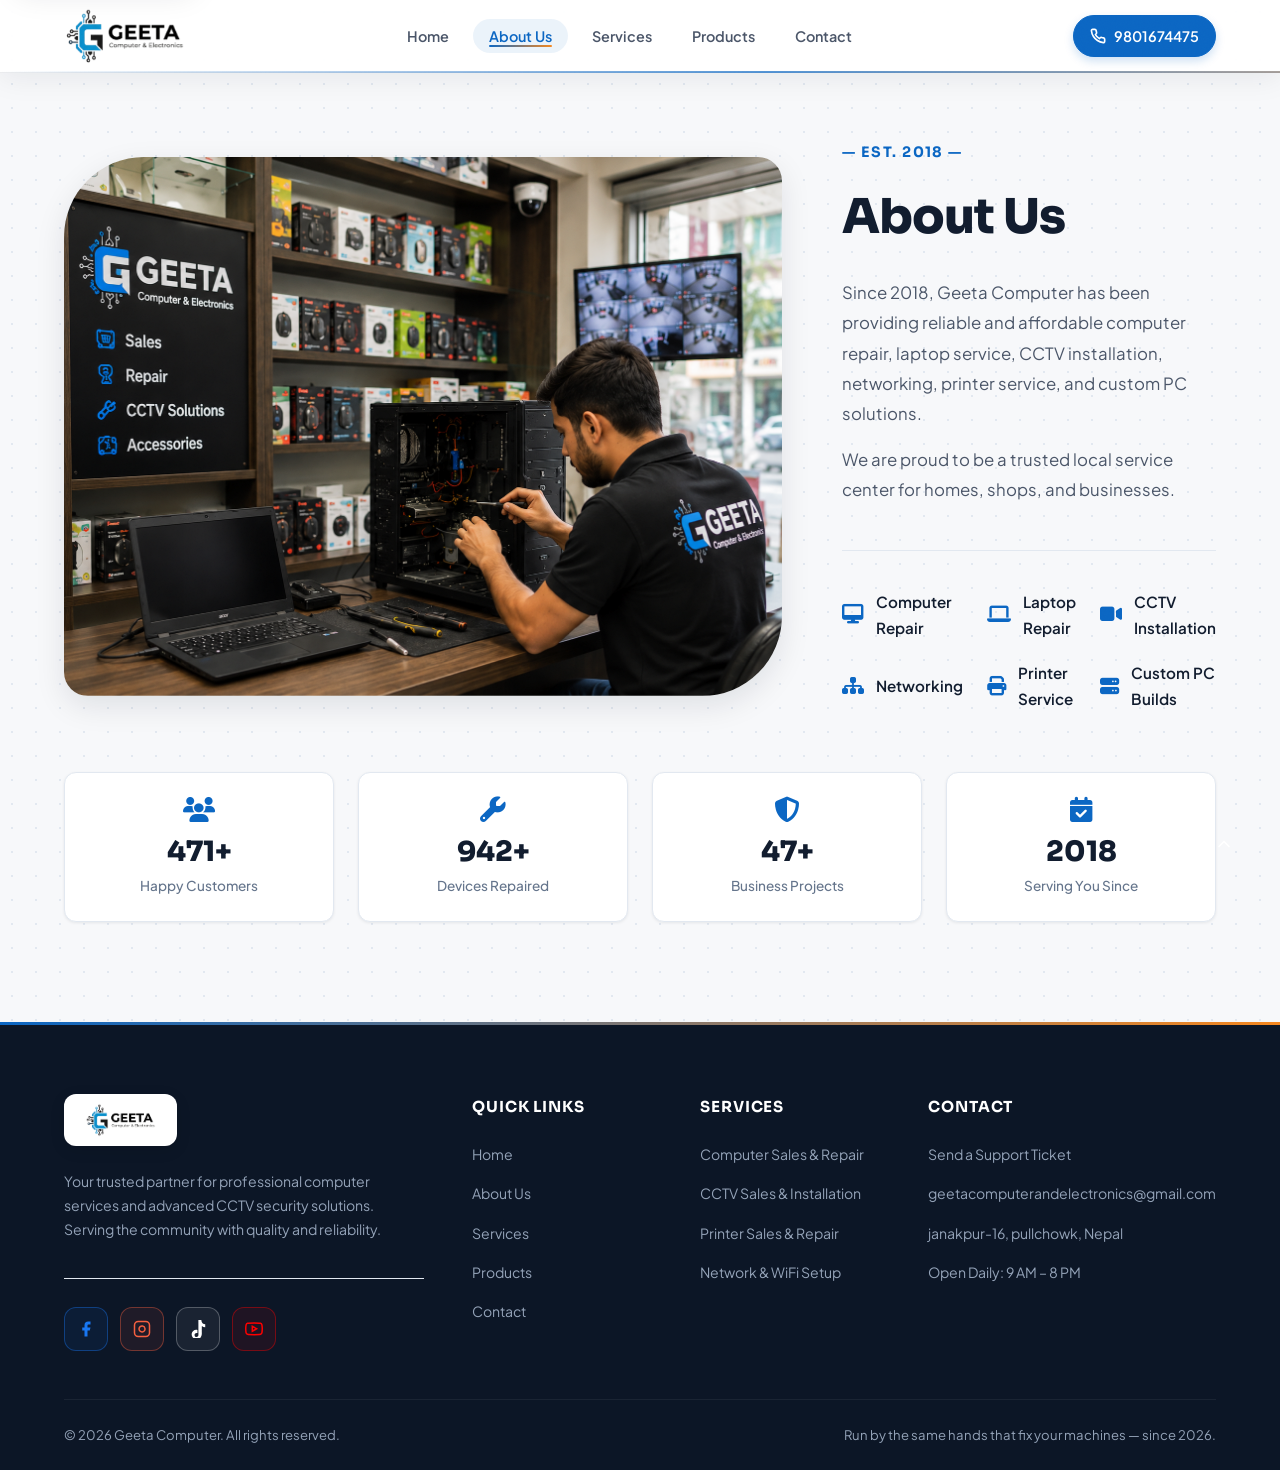
==== about.html @ 19b18152 "fix: seperate the pages" ====
<!DOCTYPE html>
<html lang="en">

<head>
    <meta charset="UTF-8">
    <meta name="viewport" content="width=device-width, initial-scale=1.0">
    <title>Geeta Computer — Computer & CCTV Services | About Us</title>
    <meta name="description"
        content="Geeta Computer provides professional computer repair, CCTV installation, hardware upgrades, and security solutions. Premium CCTV cameras and DVR/NVR systems available.">
    <meta name="keywords"
        content="computer repair, CCTV installation, CCTV camera, DVR, NVR, computer service, laptop repair, security camera, Geeta Computer">
    <meta name="author" content="Geeta Computer">
    <meta name="theme-color" content="#0c1626">

    <!-- Open Graph -->
    <meta property="og:title" content="Geeta Computer — Computer & CCTV Services">
    <meta property="og:description"
        content="Your one-stop solution for computer repair, CCTV installation, and premium security products.">
    <meta property="og:type" content="website">
    <meta property="og:image" content="images/logo.png">
    <meta property="og:locale" content="en_IN">

    <!-- Twitter -->
    <meta name="twitter:card" content="summary_large_image">
    <meta name="twitter:title" content="Geeta Computer — Computer & CCTV Services">
    <meta name="twitter:description"
        content="Computer repair, CCTV installation, and premium security products in Tumakuru.">
    <meta name="twitter:image" content="images/logo.png">

    <!-- Favicon / Site Icon -->
    <link rel="shortcut icon" href="favicon.ico" type="image/x-icon">
    <link rel="icon" type="image/png" sizes="16x16" href="images/logo_mark.png">
    <link rel="icon" type="image/png" sizes="32x32" href="images/logo_mark.png">
    <link rel="icon" type="image/png" sizes="48x48" href="images/logo_mark.png">
    <link rel="icon" type="image/png" sizes="96x96" href="images/logo_mark.png">
    <link rel="icon" type="image/png" sizes="192x192" href="images/logo_mark.png">
    <link rel="apple-touch-icon" sizes="180x180" href="images/logo_mark.png">

    <!-- Fonts -->
    <link rel="preconnect" href="https://fonts.googleapis.com">
    <link rel="preconnect" href="https://fonts.gstatic.com" crossorigin>
    <link
        href="https://fonts.googleapis.com/css2?family=Sora:wght@500;600;700;800&family=Plus+Jakarta+Sans:wght@400;500;600;700&display=swap"
        rel="stylesheet">

    <link rel="stylesheet" href="https://cdnjs.cloudflare.com/ajax/libs/font-awesome/6.4.0/css/all.min.css">
    <link rel="stylesheet" href="css/base.css">
    <link rel="stylesheet" href="css/about.css">
</head>

<body>

    <a href="#about" class="skip-link">Skip to main content</a>

    <!-- Scroll progress indicator -->
    <div class="scroll-progress" id="scrollProgress"></div>

    <!-- Subtle film-grain texture for depth -->
    <div class="grain-overlay" aria-hidden="true"></div>

    <!-- ===== HEADER ===== -->
    <header class="header scrolled" id="header"></header>

    <!--- ===== ABOUT US ===== --->
    <section id="about" class="about">
        <div class="container">
            <div class="about-wrapper">
                <!-- Left: Image Card -->
                <div class="about-image-wrapper reveal-left">
                    <img src="images/about.png" alt="Geeta Computer technician repairing electronics motherboard">
                </div>

                <!-- Right: Content -->
                <div class="about-content reveal-right">
                    <div class="about-tagline">
                        — EST. 2018 —
                    </div>
                    <h2 class="about-title">About Us</h2>

                    <p class="about-body-text">
                        Since 2018, Geeta Computer has been providing reliable and affordable computer repair, laptop
                        service, CCTV installation, networking, printer service, and custom PC solutions.
                    </p>
                    <p class="about-body-text">
                        We are proud to be a trusted local service center for homes, shops, and businesses.
                    </p>

                    <div class="about-divider-line"></div>

                    <!-- Features Grid -->
                    <div class="about-features-grid">
                        <div class="about-feature-item">
                            <span class="feature-icon"><i class="fa-solid fa-desktop"></i></span>
                            <span class="feature-text">Computer Repair</span>
                        </div>
                        <div class="about-feature-item">
                            <span class="feature-icon"><i class="fa-solid fa-laptop"></i></span>
                            <span class="feature-text">Laptop Repair</span>
                        </div>
                        <div class="about-feature-item">
                            <span class="feature-icon"><i class="fa-solid fa-video"></i></span>
                            <span class="feature-text">CCTV Installation</span>
                        </div>
                        <div class="about-feature-item">
                            <span class="feature-icon"><i class="fa-solid fa-sitemap"></i></span>
                            <span class="feature-text">Networking</span>
                        </div>
                        <div class="about-feature-item">
                            <span class="feature-icon"><i class="fa-solid fa-print"></i></span>
                            <span class="feature-text">Printer Service</span>
                        </div>
                        <div class="about-feature-item">
                            <span class="feature-icon"><i class="fa-solid fa-server"></i></span>
                            <span class="feature-text">Custom PC Builds</span>
                        </div>
                    </div>
                </div>
            </div>

            <!-- Stats Grid -->
            <div class="about-stats-grid reveal-scale">
                <div class="about-stat-card">
                    <div class="stat-card-icon"><i class="fa-solid fa-users"></i></div>
                    <div class="stat-card-number" data-count="500" data-suffix="+">500+</div>
                    <div class="stat-card-label">Happy Customers</div>
                </div>
                <div class="about-stat-card">
                    <div class="stat-card-icon"><i class="fa-solid fa-wrench"></i></div>
                    <div class="stat-card-number" data-count="1000" data-suffix="+">1000+</div>
                    <div class="stat-card-label">Devices Repaired</div>
                </div>
                <div class="about-stat-card">
                    <div class="stat-card-icon"><i class="fa-solid fa-shield-halved"></i></div>
                    <div class="stat-card-number" data-count="50" data-suffix="+">50+</div>
                    <div class="stat-card-label">Business Projects</div>
                </div>
                <div class="about-stat-card">
                    <div class="stat-card-icon"><i class="fa-solid fa-calendar-check"></i></div>
                    <div class="stat-card-number">2018</div>
                    <div class="stat-card-label">Serving You Since</div>
                </div>
            </div>
        </div>
    </section>

    <!-- ===== FOOTER ===== -->
    <footer class="footer">
        <div class="container">
            <div class="footer-grid">
                <div class="footer-brand">
                    <div class="footer-logo-wrapper">
                        <img src="images/logo.png" alt="GEETA Computer & Electronics Logo">
                    </div>
                    <p>Your trusted partner for professional computer services and advanced CCTV security solutions.
                        Serving the community with quality and reliability.</p>
                    <div class="social-links">
                        <a href="https://www.facebook.com/profile.php?id=61588198299758" target="_blank" rel="noopener"
                            class="social-link" aria-label="Facebook">
                            <svg viewBox="0 0 24 24" fill="currentColor">
                                <path d="M18 2h-3a5 5 0 0 0-5 5v3H7v4h3v8h4v-8h3l1-4h-4V7a1 1 0 0 1 1-1h3z" />
                            </svg>
                        </a>
                        <a href="https://www.instagram.com/geetacomputers_and_electronics/" target="_blank"
                            rel="noopener" class="social-link" aria-label="Instagram">
                            <svg viewBox="0 0 24 24" fill="none" stroke="currentColor" stroke-width="2">
                                <rect x="2" y="2" width="20" height="20" rx="5" ry="5" />
                                <path d="M16 11.37A4 4 0 1 1 12.63 8 4 4 0 0 1 16 11.37z" />
                                <line x1="17.5" y1="6.5" x2="17.51" y2="6.5" />
                            </svg>
                        </a>
                        <a href="https://www.tiktok.com/@geeta.computer?lang=en-GB" target="_blank" rel="noopener"
                            class="social-link" aria-label="TikTok">
                            <svg viewBox="0 0 24 24" fill="currentColor">
                                <path
                                    d="M12.525.02c1.31-.02 2.61-.01 3.91-.02.08 1.53.63 3.02 1.59 4.23 1.02.82 2.27 1.37 3.6 1.57.02 1.34.01 2.68.02 4.02-1.63-.07-3.2-.67-4.48-1.7-.18 3.52-.08 7.06-.06 10.58-.09 1.62-.64 3.23-1.6 4.54-1.28 1.48-3.23 2.37-5.21 2.38-2.61.07-5.18-1.5-6.19-3.92-1.12-2.39-.49-5.46 1.48-7.2 1.51-1.39 3.69-1.89 5.67-1.33.02 1.41.01 2.82.02 4.23-1.07-.36-2.32-.08-3.11.75-.89.87-1.02 2.34-.33 3.36.72.99 2.05 1.39 3.19.98.98-.38 1.54-1.42 1.54-2.47-.04-4.8-.02-9.6-.03-14.4z" />
                            </svg>
                        </a>
                        <a href="#" class="social-link" aria-label="YouTube">
                            <svg viewBox="0 0 24 24" fill="none" stroke="currentColor" stroke-width="2">
                                <path
                                    d="M22.54 6.42a2.78 2.78 0 0 0-1.94-2C18.88 4 12 4 12 4s-6.88 0-8.6.46a2.78 2.78 0 0 0-1.94 2A29 29 0 0 0 1 11.75a29 29 0 0 0 .46 5.33A2.78 2.78 0 0 0 3.4 19.1c1.72.46 8.6.46 8.6.46s6.88 0 8.6-.46a2.78 2.78 0 0 0 1.94-2 29 29 0 0 0 .46-5.25 29 29 0 0 0-.46-5.33z" />
                                <polygon points="9.75 15.02 15.5 11.75 9.75 8.48 9.75 15.02" />
                            </svg>
                        </a>
                    </div>
                </div>
                <div class="footer-col">
                    <h4>Quick Links</h4>
                    <ul>
                        <li><a href="/">Home</a></li>
                        <li><a href="/about">About Us</a></li>
                        <li><a href="/services">Services</a></li>
                        <li><a href="/products">Products</a></li>
                        <li><a href="/contact">Contact</a></li>
                    </ul>
                </div>
                <div class="footer-col">
                    <h4>Services</h4>
                    <ul>
                        <li><a href="/services">Computer Sales & Repair</a></li>
                        <li><a href="/services">CCTV Sales & Installation</a></li>
                        <li><a href="/services">Printer Sales & Repair</a></li>
                        <li><a href="/services">Network & WiFi Setup</a></li>
                    </ul>
                </div>
                <div class="footer-col">
                    <h4>Contact</h4>
                    <ul>
                        <li><a href="/contact">Send a Support Ticket</a></li>
                        <li><a
                                href="mailto:geetacomputerandelectronics@gmail.com">geetacomputerandelectronics@gmail.com</a>
                        </li>
                        <li><a href="#">janakpur-16, pullchowk, Nepal</a></li>
                        <li><a href="#">Open Daily: 9 AM – 8 PM</a></li>
                    </ul>
                </div>
            </div>
            <div class="footer-bottom">
                <p>&copy; 2026 Geeta Computer. All rights reserved.</p>
                <p>Run by the same hands that fix your machines — since 2026.</p>
            </div>
        </div>
    </footer>

    <!-- ===== SCROLL TO TOP ===== -->
    <button class="scroll-top" id="scrollTop" aria-label="Scroll to top">
        <svg viewBox="0 0 24 24" fill="none" stroke="currentColor" stroke-width="2" stroke-linecap="round"
            stroke-linejoin="round">
            <polyline points="18 15 12 9 6 15" />
        </svg>
    </button>

    <!-- ===== FLOATING WHATSAPP ===== -->
    <a href="https://wa.me/9779801674475" target="_blank" rel="noopener" class="float-whatsapp" id="floatWhatsapp"
        aria-label="Chat on WhatsApp">
        <svg viewBox="0 0 24 24" fill="currentColor">
            <path
                d="M17.472 14.382c-.297-.149-1.758-.867-2.03-.967-.273-.099-.471-.148-.67.15-.197.297-.767.966-.94 1.164-.173.199-.347.223-.644.075-.297-.15-1.255-.463-2.39-1.475-.883-.788-1.48-1.761-1.653-2.059-.173-.297-.018-.458.13-.606.134-.133.298-.347.446-.52.149-.174.198-.298.298-.497.099-.198.05-.371-.025-.52-.075-.149-.669-1.612-.916-2.207-.242-.579-.487-.5-.669-.51-.173-.008-.371-.01-.57-.01-.198 0-.52.074-.792.372-.272.297-1.04 1.016-1.04 2.479 0 1.462 1.065 2.875 1.213 3.074.149.198 2.096 3.2 5.077 4.487.709.306 1.262.489 1.694.625.712.227 1.36.195 1.871.118.571-.085 1.758-.719 2.006-1.413.248-.694.248-1.289.173-1.413-.074-.124-.272-.198-.57-.347m-5.421 7.403h-.004a9.87 9.87 0 0 1-5.031-1.378l-.361-.214-3.741.982.998-3.648-.235-.374a9.86 9.86 0 0 1-1.51-5.26c.001-5.45 4.436-9.884 9.888-9.884 2.64 0 5.122 1.03 6.988 2.898a9.825 9.825 0 0 1 2.893 6.994c-.003 5.45-4.437 9.884-9.885 9.884m8.413-18.297A11.815 11.815 0 0 0 12.05 0C5.495 0 .16 5.335.157 11.892c0 2.096.547 4.142 1.588 5.945L.057 24l6.305-1.654a11.882 11.882 0 0 0 5.683 1.448h.005c6.554 0 11.89-5.335 11.893-11.893a11.821 11.821 0 0 0-3.48-8.413z" />
        </svg>
    </a>

    <script src="js/navbar.js" defer></script>
    <script src="js/about.js" defer></script>
</body>

</html>
---- css/base.css ----
/* ---- CSS Variables ----
   Brand: confident deep "signal blue" + warm amber accent.
   Solid, ownable colors instead of the generic cyan→purple gradient. */
:root {
    --primary: #0b66c3;
    --primary-dark: #08498f;
    --primary-light: #3b8fe0;
    --accent: #f5871f;
    --accent-dark: #d96e0a;

    --surface-900: #0c1626;
    --surface-800: #15233a;
    --surface-700: #2c3e57;
    --surface-600: #475569;
    --surface-400: #94a3b8;
    --surface-300: #cbd5e1;
    --surface-200: #e2e8f0;
    --surface-100: #f1f5f9;
    --surface-50: #f7f8fa;
    --white: #ffffff;

    --text-primary: #111c2e;
    --text-secondary: #4a5568;
    --text-muted: #64748b;
    --text-light: #f7f8fa;

    --success: #22c55e;
    --error: #ef4444;
    --warning: #f59e0b;

    /* Single-hue depth gradients — no rainbow. Amber stays a sharp solid accent. */
    --gradient-primary: linear-gradient(135deg, #1277d6 0%, #08498f 100%);
    --gradient-dark: linear-gradient(135deg, #0c1626 0%, #15233a 100%);
    --gradient-hero: linear-gradient(135deg, #0c1626 0%, #15233a 45%, #0c1626 100%);
    --gradient-card: linear-gradient(135deg, rgba(11, 102, 195, 0.07) 0%, rgba(245, 135, 31, 0.06) 100%);

    --shadow-sm: 0 1px 3px rgba(12, 22, 38, 0.08);
    --shadow-md: 0 4px 14px rgba(12, 22, 38, 0.08);
    --shadow-lg: 0 10px 30px rgba(12, 22, 38, 0.1);
    --shadow-xl: 0 20px 50px rgba(12, 22, 38, 0.15);
    --shadow-glow: 0 0 30px rgba(11, 102, 195, 0.15);

    --radius-sm: 8px;
    --radius-md: 12px;
    --radius-lg: 16px;
    --radius-xl: 24px;
    --radius-full: 9999px;

    --font-body: 'Plus Jakarta Sans', -apple-system, BlinkMacSystemFont, sans-serif;
    --font-heading: 'Sora', 'Plus Jakarta Sans', sans-serif;

    --transition-fast: 0.2s cubic-bezier(0.4, 0, 0.2, 1);
    --transition-base: 0.3s cubic-bezier(0.4, 0, 0.2, 1);
    --transition-slow: 0.5s cubic-bezier(0.4, 0, 0.2, 1);
}

/* ---- Reset & Base ---- */
*,
*::before,
*::after {
    margin: 0;
    padding: 0;
    box-sizing: border-box;
}

html {
    scroll-behavior: smooth;
    -webkit-font-smoothing: antialiased;
    -moz-osx-font-smoothing: grayscale;
}

body {
    font-family: var(--font-body);
    line-height: 1.7;
    color: var(--text-primary);
    background-color: var(--surface-50);
    overflow-x: hidden;
}

img {
    max-width: 100%;
    height: auto;
    display: block;
}

a {
    text-decoration: none;
    color: inherit;
}

ul {
    list-style: none;
}

.container {
    max-width: 1200px;
    margin: 0 auto;
    padding: 0 24px;
}

/* ---- Buttons ---- */
.btn {
    display: inline-flex;
    align-items: center;
    justify-content: center;
    gap: 8px;
    padding: 14px 32px;
    border: none;
    border-radius: var(--radius-full);
    cursor: pointer;
    font-family: var(--font-body);
    font-size: 0.95rem;
    font-weight: 600;
    letter-spacing: 0.02em;
    transition: all var(--transition-base);
    position: relative;
    overflow: hidden;
    white-space: nowrap;
}

.btn-primary {
    background: var(--gradient-primary);
    color: var(--white);
    box-shadow: 0 4px 15px rgba(11, 102, 195, 0.3);
}

.btn-primary:hover {
    transform: translateY(-2px);
    box-shadow: 0 8px 25px rgba(11, 102, 195, 0.4);
}

.btn-primary:active {
    transform: translateY(0);
}

.btn-secondary {
    background: var(--white);
    color: var(--text-primary);
    border: 2px solid var(--surface-200);
}

.btn-secondary:hover {
    border-color: var(--primary);
    color: var(--primary);
    transform: translateY(-2px);
    box-shadow: var(--shadow-md);
}

.btn-outline {
    background: transparent;
    color: var(--white);
    border: 2px solid rgba(255, 255, 255, 0.3);
}

.btn-outline:hover {
    background: rgba(255, 255, 255, 0.1);
    border-color: rgba(255, 255, 255, 0.6);
    transform: translateY(-2px);
}


/* ---- Shine sweep on primary buttons — on hover only (feels intentional) ---- */
.btn-primary::after {
    content: '';
    position: absolute;
    top: -50%;
    left: -75%;
    width: 45%;
    height: 200%;
    background: linear-gradient(105deg,
            transparent 30%,
            rgba(255, 255, 255, 0.35) 50%,
            transparent 70%);
    transform: skewX(-20deg);
    pointer-events: none;
    opacity: 0;
    transition: opacity 0.2s ease;
}

.btn-primary:hover::after {
    opacity: 1;
    animation: shineSweep 0.75s ease-out;
}

@keyframes shineSweep {
    0% {
        left: -75%;
    }

    100% {
        left: 140%;
    }
}

/* ============================================
   PRELOADER
   ============================================ */
.preloader {
    position: fixed;
    inset: 0;
    z-index: 99999;
    background: var(--surface-900);
    display: flex;
    align-items: center;
    justify-content: center;
    transition: opacity 0.5s ease, visibility 0.5s ease;
}

.preloader.hidden {
    opacity: 0;
    visibility: hidden;
    pointer-events: none;
}

.preloader-inner {
    position: relative;
    width: 120px;
    height: 120px;
    display: flex;
    align-items: center;
    justify-content: center;
}

.preloader-ring {
    position: absolute;
    border-radius: 50%;
    border: 2px solid transparent;
    animation: preloaderSpin 1.5s linear infinite;
}

.preloader-ring:nth-child(1) {
    width: 100%;
    height: 100%;
    border-top-color: var(--primary);
    animation-duration: 1.5s;
}

.preloader-ring:nth-child(2) {
    width: 75%;
    height: 75%;
    border-right-color: var(--accent);
    animation-duration: 2s;
    animation-direction: reverse;
}

.preloader-ring:nth-child(3) {
    width: 50%;
    height: 50%;
    border-bottom-color: var(--primary-light);
    animation-duration: 1s;
}

.preloader-text {
    font-family: var(--font-heading);
    font-size: 0.6rem;
    font-weight: 700;
    color: var(--surface-400);
    letter-spacing: 0.2em;
    text-transform: uppercase;
    position: absolute;
    bottom: -36px;
    white-space: nowrap;
    animation: preloaderPulse 1.5s ease-in-out infinite;
}

@keyframes preloaderSpin {
    to {
        transform: rotate(360deg);
    }
}

@keyframes preloaderPulse {

    0%,
    100% {
        opacity: 0.4;
    }

    50% {
        opacity: 1;
    }
}


.header {
    position: fixed;
    top: 0;
    left: 0;
    right: 0;
    z-index: 1000;
    background: transparent;
    backdrop-filter: none;
    -webkit-backdrop-filter: none;
    border-bottom: 1px solid rgba(255, 255, 255, 0.1);
    transition: all var(--transition-base);
}

/* Nav links start white, go dark on scroll */
.header .nav-link {
    color: rgba(255, 255, 255, 0.85);
}

.header .nav-link:hover,
.header .nav-link.active {
    color: var(--white);
    background: rgba(255, 255, 255, 0.12);
}

.header.scrolled .nav-link {
    color: var(--text-secondary);
}

.header.scrolled .nav-link:hover,
.header.scrolled .nav-link.active {
    color: var(--primary);
    background: rgba(11, 102, 195, 0.08);
}

/* Hamburger bars start white */
.header .menu-icon span {
    background-color: var(--white);
}

.header.scrolled .menu-icon span {
    background-color: var(--text-primary);
}

.header.scrolled {
    background: rgba(255, 255, 255, 0.92);
    backdrop-filter: blur(20px);
    -webkit-backdrop-filter: blur(20px);
    border-bottom: 1px solid rgba(12, 22, 38, 0.08);
    box-shadow: 0 4px 30px rgba(12, 22, 38, 0.08);
}

.navbar {
    padding: 0;
}

.navbar .container {
    display: flex;
    justify-content: space-between;
    align-items: center;
    height: 72px;
}

/* ---- Logo Wrapper (Header) ---- */
.logo-wrapper {
    background: transparent;
    padding: 0;
    border: none;
    box-shadow: none;
    display: flex;
    align-items: center;
    justify-content: center;
    height: 60px;
    transition: transform var(--transition-base);
}

.logo-wrapper:hover {
    transform: translateY(-2px);
}

.logo-wrapper img {
    height: 58px;
    width: auto;
    display: block;
    object-fit: contain;
}

/* ---- Hero Logo Badge ---- */
.hero-logo-badge {
    position: absolute;
    top: 50%;
    left: 50%;
    transform: translate(-50%, -50%);
    width: 250px;
    height: 125px;
    background: #ffffff;
    border-radius: var(--radius-lg);
    display: flex;
    align-items: center;
    justify-content: center;
    padding: 16px 20px;
    box-shadow: 0 20px 40px rgba(0, 0, 0, 0.3), 0 0 60px rgba(11, 102, 195, 0.35);
    border: 3px solid rgba(255, 255, 255, 0.9);
    animation: floatGently 6s ease-in-out infinite;
    z-index: 2;
    transition: transform var(--transition-base), box-shadow var(--transition-base);
}

.hero-logo-badge:hover {
    box-shadow: 0 25px 50px rgba(0, 0, 0, 0.4), 0 0 80px rgba(11, 102, 195, 0.5);
    transform: translate(-50%, -50%) scale(1.05);
}

.hero-logo-badge img {
    width: 100%;
    height: 100%;
    object-fit: contain;
}

@keyframes floatGently {

    0%,
    100% {
        transform: translate(-50%, -50%) translateY(0);
    }

    50% {
        transform: translate(-50%, -50%) translateY(-12px);
    }
}

/* ---- Footer Logo Wrapper ---- */
.footer-logo-wrapper {
    background: #ffffff;
    padding: 8px 20px;
    border-radius: var(--radius-md);
    display: inline-flex;
    align-items: center;
    justify-content: center;
    height: 52px;
    margin-bottom: 24px;
    box-shadow: 0 4px 15px rgba(0, 0, 0, 0.1);
    border: 1.5px solid rgba(255, 255, 255, 0.1);
    transition: transform var(--transition-base), box-shadow var(--transition-base);
}

.footer-logo-wrapper:hover {
    transform: translateY(-2px);
    box-shadow: 0 6px 20px rgba(11, 102, 195, 0.2);
}

.footer-logo-wrapper img {
    height: 34px;
    width: auto;
    display: block;
    object-fit: contain;
}

/* ---- Desktop Nav Links ---- */
.nav-links {
    display: flex;
    align-items: center;
    gap: 8px;
    list-style: none;
    margin: 0;
    padding: 0;
}

.nav-link {
    color: var(--text-secondary);
    font-size: 0.9rem;
    font-weight: 600;
    padding: 8px 16px;
    border-radius: var(--radius-full);
    transition: all var(--transition-fast);
    position: relative;
    text-decoration: none;
}

.nav-link:hover,
.nav-link.active {
    color: var(--primary);
    background: rgba(11, 102, 195, 0.08);
}

.nav-actions {
    display: flex;
    align-items: center;
    gap: 16px;
}

.nav-call-btn {
    display: inline-flex;
    align-items: center;
    gap: 8px;
    padding: 8px 16px;
    border-radius: var(--radius-full);
    font-family: var(--font-body);
    font-size: 0.9rem;
    font-weight: 600;
    text-decoration: none;
    transition: all var(--transition-base);
    background: rgba(255, 255, 255, 0.12);
    color: var(--white);
    border: 1px solid rgba(255, 255, 255, 0.2);
    box-sizing: border-box;
}

.nav-call-btn:hover {
    background: var(--accent);
    color: var(--white);
    border-color: var(--accent);
    transform: translateY(-1px);
    box-shadow: 0 4px 12px rgba(245, 135, 31, 0.3);
}

.header.scrolled .nav-call-btn {
    background: var(--primary);
    color: var(--white);
    border-color: var(--primary);
    box-shadow: 0 4px 10px rgba(11, 102, 195, 0.2);
}

.header.scrolled .nav-call-btn:hover {
    background: var(--primary-dark);
    border-color: var(--primary-dark);
    box-shadow: 0 6px 15px rgba(8, 73, 143, 0.3);
}

@media (max-width: 480px) {
    .nav-call-btn {
        padding: 8px;
    }

    .nav-call-btn .call-number {
        display: none;
    }
}

/* ---- Menu Icon (Hamburger) ---- */
.menu-icon {
    display: none;
    /* hidden on desktop */
    flex-direction: column;
    cursor: pointer;
    gap: 6px;
    padding: 4px;
    background: none;
    border: none;
    z-index: 1001;
}

.menu-icon span {
    width: 24px;
    height: 2px;
    background-color: var(--text-primary);
    border-radius: 2px;
    transition: all var(--transition-base);
    transform-origin: center;
}

/* ---- Nav Overlay (backdrop) ---- */
.nav-overlay {
    display: none;
    /* hidden by default */
    position: fixed;
    top: 0;
    left: 0;
    right: 0;
    bottom: 0;
    background: rgba(12, 22, 38, 0.6);
    backdrop-filter: blur(4px);
    -webkit-backdrop-filter: blur(4px);
    z-index: 1050;
    opacity: 0;
    pointer-events: none;
    transition: opacity 0.4s ease;
}

.nav-overlay.active {
    opacity: 1;
    pointer-events: auto;
}

/* ---- Nav Drawer (mobile slide-out) ---- */
.nav-drawer {
    display: none;
    /* hidden by default */
    position: fixed;
    top: 0;
    right: 0;
    bottom: 0;
    width: 300px;
    max-width: 80%;
    background: linear-gradient(185deg, #051d2e 0%, #082d47 100%);
    flex-direction: column;
    padding: 30px 24px;
    z-index: 1100;
    transform: translateX(100%);
    transition: transform 0.4s cubic-bezier(0.16, 1, 0.3, 1);
    box-shadow: -10px 0 40px rgba(0, 0, 0, 0.45);
    border-left: 1px solid rgba(255, 255, 255, 0.08);
}

.nav-drawer.active {
    transform: translateX(0);
}

/* Drawer Header */
.drawer-header {
    display: flex;
    width: 100%;
    justify-content: space-between;
    align-items: center;
    margin-bottom: 20px;
    padding-bottom: 16px;
    border-bottom: 1px solid rgba(255, 255, 255, 0.08);
}

.drawer-logo {
    display: flex;
    align-items: center;
    gap: 10px;
}

.drawer-logo .logo-circle {
    width: 38px;
    height: 38px;
    background: linear-gradient(135deg, #0b66c3 0%, #8b5cf6 100%);
    border-radius: 50%;
    color: var(--white);
    display: flex;
    align-items: center;
    justify-content: center;
    font-family: var(--font-display);
    font-size: 1.1rem;
    font-weight: 700;
    box-shadow: 0 4px 10px rgba(11, 102, 195, 0.3);
}

.drawer-logo .logo-text {
    color: var(--white);
    font-family: var(--font-display);
    font-weight: 700;
    font-size: 1.25rem;
    letter-spacing: 0.5px;
}

.drawer-close-btn {
    background: none;
    border: none;
    color: rgba(255, 255, 255, 0.65);
    font-size: 2rem;
    cursor: pointer;
    padding: 0;
    line-height: 1;
    transition: color var(--transition-fast);
}

.drawer-close-btn:hover {
    color: var(--white);
}

/* Drawer Links */
.drawer-links {
    list-style: none;
    margin: 0;
    padding: 0;
    display: flex;
    flex-direction: column;
    gap: 4px;
    flex: 1;
}

.drawer-link {
    color: rgba(255, 255, 255, 0.8);
    text-decoration: none;
    display: block;
    width: 100%;
    text-align: left;
    padding: 14px 16px;
    font-size: 1.05rem;
    font-weight: 500;
    border-radius: var(--radius-md);
    background: transparent;
    transition: all 0.2s ease;
    box-sizing: border-box;
}

.drawer-link:hover,
.drawer-link.active {
    color: var(--white);
    background: rgba(255, 255, 255, 0.08);
    border-left: 3px solid #0b66c3;
    padding-left: 13px;
}

/* Drawer Footer */
.drawer-footer {
    display: flex;
    flex-direction: column;
    align-items: center;
    gap: 8px;
    margin-top: auto;
    width: 100%;
    color: rgba(255, 255, 255, 0.35);
    font-size: 0.75rem;
    font-weight: 600;
    letter-spacing: 1px;
    text-align: center;
    padding-top: 24px;
}

.drawer-footer svg {
    animation: bounceUpDown 2s infinite;
}

@keyframes bounceUpDown {

    0%,
    100% {
        transform: translateY(0);
    }

    50% {
        transform: translateY(5px);
    }
}


/* ================= Mobile ================= */
@media (max-width: 768px) {

    .menu-icon {
        display: flex;
    }

    /* Hide desktop links */
    .nav-links {
        display: none !important;
    }

    /* Show overlay & drawer as flex (still offscreen until .active) */
    .nav-overlay {
        display: block;
    }

    .nav-drawer {
        display: flex;
    }
}

/* Hide drawer & overlay on desktop */
@media (min-width: 769px) {

    .nav-drawer,
    .nav-overlay {
        display: none !important;
    }

    .menu-icon {
        display: none !important;
    }
}

/* Header & Navigation styled via navbar.css import at top */


/* ============================================
   SECTION COMMON STYLES
   ============================================ */
.section-header {
    text-align: center;
    max-width: 600px;
    margin: 0 auto 60px;
}

.section-tag {
    display: inline-flex;
    align-items: center;
    gap: 8px;
    padding: 6px 16px;
    background: var(--gradient-card);
    border: 1px solid rgba(11, 102, 195, 0.1);
    border-radius: var(--radius-full);

    color: var(--primary);
    font-size: 0.8rem;
    font-weight: 600;
    text-transform: uppercase;
    letter-spacing: 0.08em;
    margin-bottom: 16px;
}

.section-title {
    font-family: var(--font-heading);
    font-size: clamp(2rem, 4vw, 2.75rem);
    font-weight: 800;
    background: linear-gradient(135deg, var(--text-primary) 30%, var(--primary) 100%);
    -webkit-background-clip: text;
    -webkit-text-fill-color: transparent;
    background-clip: text;
    letter-spacing: -0.02em;
    line-height: 1.2;
    margin-bottom: 16px;
}

.section-subtitle {
    font-size: 1.05rem;
    color: var(--text-secondary);
    line-height: 1.7;
}


/* ============================================
   WAVE DIVIDER
   ============================================ */
.wave-divider {
    position: relative;
    margin-top: -2px;
    z-index: 3;
    line-height: 0;
    color: var(--white);
}

.wave-divider svg {
    width: 100%;
    height: 60px;
    display: block;
}


/* ============================================
   FOOTER
   ============================================ */
.footer {
    background: var(--surface-900);
    color: var(--surface-400);
    padding: 72px 24px 0;
}

.footer-grid {
    display: grid;
    grid-template-columns: 2fr 1fr 1fr 1fr;
    gap: 48px;
    padding-bottom: 48px;
    border-bottom: 1px solid rgba(255, 255, 255, 0.06);
}

.footer-brand h3 {
    font-family: var(--font-heading);
    font-size: 1.4rem;
    font-weight: 700;
    color: var(--white);
    margin-bottom: 16px;
}

.footer-brand h3 span {
    background: var(--gradient-primary);
    -webkit-background-clip: text;
    -webkit-text-fill-color: transparent;
    background-clip: text;
}

.footer-brand p {
    font-size: 0.88rem;
    line-height: 1.7;
    margin-bottom: 24px;
    max-width: 320px;
}

.footer-col h4 {
    font-family: var(--font-heading);
    font-size: 0.95rem;
    font-weight: 700;
    color: var(--white);
    margin-bottom: 20px;
    text-transform: uppercase;
    letter-spacing: 0.06em;
}

.footer-col ul li {
    margin-bottom: 12px;
}

.footer-col ul li a {
    font-size: 0.88rem;
    color: var(--surface-400);
    transition: all var(--transition-fast);
}

.footer-col ul li a:hover {
    color: var(--primary-light);
    padding-left: 4px;
}

.footer-bottom {
    display: flex;
    justify-content: space-between;
    align-items: center;
    padding: 24px 0;
    font-size: 0.82rem;
}

.footer-bottom a {
    color: var(--primary-light);
}

.social-links {
    display: flex;
    gap: 12px;
    margin-top: 36px;
    padding-top: 28px;
    border-top: 1px solid var(--surface-200);
}

.social-link {
    width: 44px;
    height: 44px;
    border: 1px solid var(--surface-200);
    border-radius: var(--radius-md);
    display: flex;
    align-items: center;
    justify-content: center;
    color: var(--text-secondary);
    transition: all var(--transition-fast);
}

.social-link:hover {
    background: var(--gradient-primary);
    border-color: transparent;
    color: var(--white);
    transform: translateY(-2px);
}

.social-link svg {
    width: 18px;
    height: 18px;
}

/* Original Brand Colors for Social Links */
.social-link[aria-label="Facebook"] {
    color: #1877F2;
    border-color: rgba(24, 119, 242, 0.4);
    background: rgba(24, 119, 242, 0.08);
}
.social-link[aria-label="Facebook"]:hover {
    background: #1877F2;
    color: #ffffff;
    border-color: #1877F2;
    box-shadow: 0 4px 14px rgba(24, 119, 242, 0.4);
}

.social-link[aria-label="Instagram"] {
    color: #F56040;
    border-color: rgba(245, 96, 64, 0.4);
    background: rgba(245, 96, 64, 0.08);
}
.social-link[aria-label="Instagram"]:hover {
    background: radial-gradient(circle at 30% 107%, #fdf497 0%, #fdf497 5%, #fd5949 45%, #d6249f 60%, #285AEB 90%);
    color: #ffffff;
    border-color: transparent;
    box-shadow: 0 4px 14px rgba(228, 64, 95, 0.4);
}

.social-link[aria-label="TikTok"] {
    color: #ffffff;
    border-color: rgba(255, 255, 255, 0.25);
    background: rgba(255, 255, 255, 0.06);
}
.social-link[aria-label="TikTok"]:hover {
    background: #ffffff;
    color: #111111;
    border-color: #ffffff;
    box-shadow: 0 4px 14px rgba(255, 255, 255, 0.25);
}

.social-link[aria-label="YouTube"] {
    color: #FF0000;
    border-color: rgba(255, 0, 0, 0.4);
    background: rgba(255, 0, 0, 0.08);
}
.social-link[aria-label="YouTube"]:hover {
    background: #FF0000;
    color: #ffffff;
    border-color: #FF0000;
    box-shadow: 0 4px 14px rgba(255, 0, 0, 0.4);
}

.social-link[aria-label="WhatsApp"] {
    color: #25D366;
    border-color: rgba(37, 211, 102, 0.4);
    background: rgba(37, 211, 102, 0.08);
}
.social-link[aria-label="WhatsApp"]:hover {
    background: #25D366;
    color: #ffffff;
    border-color: #25D366;
    box-shadow: 0 4px 14px rgba(37, 211, 102, 0.4);
}


/* ============================================
   SCROLL TO TOP
   ============================================ */
.scroll-top {
    position: fixed;
    bottom: 32px;
    right: 32px;
    width: 48px;
    height: 48px;
    background: var(--gradient-primary);
    border: none;
    border-radius: var(--radius-md);
    color: var(--white);
    cursor: pointer;
    display: flex;
    align-items: center;
    justify-content: center;
    z-index: 900;
    opacity: 0;
    visibility: hidden;
    transform: translateY(20px);
    transition: all var(--transition-base);
    box-shadow: 0 4px 15px rgba(11, 102, 195, 0.3);
}

.scroll-top.visible {
    opacity: 1;
    visibility: visible;
    transform: translateY(0);
}

.scroll-top:hover {
    transform: translateY(-3px);
    box-shadow: 0 6px 20px rgba(11, 102, 195, 0.4);
}

.scroll-top svg {
    width: 20px;
    height: 20px;
}

/* ============================================
   WHATSAPP BUTTON
   ============================================ */
.whatsapp-btn {
    display: none;
    /* Hidden — no WhatsApp number configured */
}

/* ============================================
   TOAST NOTIFICATION
   ============================================ */
.toast {
    position: fixed;
    top: 88px;
    right: 24px;
    display: flex;
    align-items: center;
    gap: 12px;
    padding: 16px 24px;
    background: var(--white);
    border: 1px solid var(--surface-200);
    border-left: 4px solid var(--success);
    border-radius: var(--radius-md);
    box-shadow: var(--shadow-lg);
    z-index: 3000;
    transform: translateX(120%);
    transition: transform var(--transition-base);
    font-size: 0.9rem;
    font-weight: 500;
    max-width: 380px;
}

.toast.show {
    transform: translateX(0);
}

.toast-icon {
    width: 32px;
    height: 32px;
    background: rgba(34, 197, 94, 0.1);
    border-radius: 50%;
    display: flex;
    align-items: center;
    justify-content: center;
    flex-shrink: 0;
    color: var(--success);
}

.toast-icon svg {
    width: 16px;
    height: 16px;
}

/* ============================================
   ANIMATIONS - PROFESSIONAL & SMOOTH
   ============================================ */

/* ENTRANCE ANIMATIONS */
@keyframes fadeInUp {
    from {
        opacity: 0;
        transform: translateY(24px);
    }

    to {
        opacity: 1;
        transform: translateY(0);
    }
}

@keyframes fadeInDown {
    from {
        opacity: 0;
        transform: translateY(-24px);
    }

    to {
        opacity: 1;
        transform: translateY(0);
    }
}

@keyframes slideInUp {
    from {
        opacity: 0;
        transform: translateY(40px) scale(0.95);
    }

    to {
        opacity: 1;
        transform: translateY(0) scale(1);
    }
}

@keyframes slideInDown {
    from {
        opacity: 0;
        transform: translateY(-40px);
    }

    to {
        opacity: 1;
        transform: translateY(0);
    }
}

@keyframes slideInLeft {
    from {
        opacity: 0;
        transform: translateX(-40px);
    }

    to {
        opacity: 1;
        transform: translateX(0);
    }
}

@keyframes slideInRight {
    from {
        opacity: 0;
        transform: translateX(40px);
    }

    to {
        opacity: 1;
        transform: translateX(0);
    }
}

@keyframes scaleIn {
    from {
        opacity: 0;
        transform: scale(0.92);
    }

    to {
        opacity: 1;
        transform: scale(1);
    }
}

@keyframes rotateIn {
    from {
        opacity: 0;
        transform: rotate(-8deg) scale(0.9);
    }

    to {
        opacity: 1;
        transform: rotate(0) scale(1);
    }
}

@keyframes zoomIn {
    from {
        opacity: 0;
        transform: scale(0.85);
    }

    to {
        opacity: 1;
        transform: scale(1);
    }
}

/* CONTINUOUS ANIMATIONS */
@keyframes fadeIn {
    from {
        opacity: 0;
    }

    to {
        opacity: 1;
    }
}

@keyframes pulse {

    0%,
    100% {
        opacity: 1;
    }

    50% {
        opacity: 0.5;
    }
}

@keyframes float {

    0%,
    100% {
        transform: translateY(0);
    }

    50% {
        transform: translateY(-8px);
    }
}

@keyframes floatSlow {

    0%,
    100% {
        transform: translateY(0);
    }

    50% {
        transform: translateY(-12px);
    }
}

@keyframes floatLarge {

    0%,
    100% {
        transform: translateY(0);
    }

    50% {
        transform: translateY(-15px);
    }
}

@keyframes glow {

    0%,
    100% {
        box-shadow: 0 0 15px rgba(11, 102, 195, 0.3), 0 4px 15px rgba(11, 102, 195, 0.2);
    }

    50% {
        box-shadow: 0 0 25px rgba(11, 102, 195, 0.5), 0 4px 25px rgba(11, 102, 195, 0.3);
    }
}

@keyframes glowAccent {

    0%,
    100% {
        box-shadow: 0 0 15px rgba(245, 135, 31, 0.3);
    }

    50% {
        box-shadow: 0 0 25px rgba(245, 135, 31, 0.5);
    }
}

@keyframes shimmer {

    0%,
    100% {
        left: -60%;
    }

    50% {
        left: 120%;
    }
}

@keyframes slideDown {
    from {
        opacity: 0;
        transform: translateY(-12px);
    }

    to {
        opacity: 1;
        transform: translateY(0);
    }
}

@keyframes slideUp {
    from {
        opacity: 1;
        transform: translateY(0);
    }

    to {
        opacity: 0;
        transform: translateY(-12px);
    }
}

@keyframes slideLeft {
    from {
        opacity: 0;
        transform: translateX(20px);
    }

    to {
        opacity: 1;
        transform: translateX(0);
    }
}

@keyframes slideRight {
    from {
        opacity: 0;
        transform: translateX(-20px);
    }

    to {
        opacity: 1;
        transform: translateX(0);
    }
}

@keyframes slideFromLeft {
    from {
        opacity: 0;
        transform: translateX(-100%);
    }

    to {
        opacity: 1;
        transform: translateX(0);
    }
}

@keyframes slideFromRight {
    from {
        opacity: 0;
        transform: translateX(100%);
    }

    to {
        opacity: 1;
        transform: translateX(0);
    }
}

/* GRADIENT & EFFECT ANIMATIONS */
@keyframes gradientShift {
    0% {
        background-position: 0% 50%;
    }

    50% {
        background-position: 100% 50%;
    }

    100% {
        background-position: 0% 50%;
    }
}

@keyframes gradientFlow {
    0% {
        background-position: 0% 50%;
    }

    100% {
        background-position: 100% 50%;
    }
}

@keyframes colorPulse {

    0%,
    100% {
        color: var(--text-primary);
    }

    50% {
        color: var(--primary);
    }
}

@keyframes colorWave {
    0% {
        color: var(--primary);
    }

    50% {
        color: var(--accent);
    }

    100% {
        color: var(--primary);
    }
}

@keyframes shake {

    0%,
    100% {
        transform: translateX(0);
    }

    25% {
        transform: translateX(-3px);
    }

    75% {
        transform: translateX(3px);
    }
}

@keyframes bounce {

    0%,
    100% {
        transform: translateY(0);
    }

    50% {
        transform: translateY(-10px);
    }
}

@keyframes swing {

    0%,
    100% {
        transform: rotate(0deg);
    }

    25% {
        transform: rotate(1.5deg);
    }

    75% {
        transform: rotate(-1.5deg);
    }
}

@keyframes rotate {
    from {
        transform: rotate(0deg);
    }

    to {
        transform: rotate(360deg);
    }
}

@keyframes rotateReverse {
    from {
        transform: rotate(360deg);
    }

    to {
        transform: rotate(0deg);
    }
}

@keyframes heartbeat {

    0%,
    100% {
        transform: scale(1);
    }

    14% {
        transform: scale(1.1);
    }

    28% {
        transform: scale(1);
    }
}

/* CONFETTI & PARTICLES */
@keyframes confettiFall {
    to {
        transform: translateY(100vh) rotateZ(360deg);
        opacity: 0;
    }
}

@keyframes ripple {
    to {
        transform: scale(4);
        opacity: 0;
    }
}

@keyframes particleFloat {
    0% {
        opacity: 0;
        transform: translateY(20px);
    }

    10% {
        opacity: 1;
    }

    90% {
        opacity: 1;
    }

    100% {
        opacity: 0;
        transform: translateY(-100px) translateX(20px);
    }
}

/* STAGGER ANIMATIONS */
@keyframes staggerFadeIn {
    from {
        opacity: 0;
        transform: translateY(20px);
    }

    to {
        opacity: 1;
        transform: translateY(0);
    }
}

/* SMOOTH TRANSITIONS */
@keyframes smoothPulse {

    0%,
    100% {
        transform: scale(1);
    }

    50% {
        transform: scale(1.05);
    }
}

@keyframes smoothGrow {
    from {
        transform: scaleX(0);
        opacity: 0;
    }

    to {
        transform: scaleX(1);
        opacity: 1;
    }
}

@keyframes smoothBounce {

    0%,
    100% {
        transform: translateY(0);
    }

    50% {
        transform: translateY(-12px);
    }
}

/* ENHANCED HOVER STATES */
@keyframes hoverLift {
    from {
        transform: translateY(0);
        box-shadow: 0 4px 15px rgba(11, 102, 195, 0.2);
    }

    to {
        transform: translateY(-6px);
        box-shadow: 0 12px 30px rgba(11, 102, 195, 0.35);
    }
}

@keyframes hoverScale {
    from {
        transform: scale(1);
    }

    to {
        transform: scale(1.05);
    }
}

@keyframes hoverRotate {
    from {
        transform: rotate(0deg);
    }

    to {
        transform: rotate(8deg);
    }
}

/* Reveal animation for cards — enhanced with directions */
.reveal {
    opacity: 0;
    transform: translateY(30px);
    transition: opacity 0.7s cubic-bezier(0.4, 0, 0.2, 1), transform 0.7s cubic-bezier(0.4, 0, 0.2, 1);
    will-change: transform, opacity;
}

.reveal.visible {
    opacity: 1;
    transform: translateY(0);
}

/* Directional reveal variants */
.reveal-left {
    opacity: 0;
    transform: translateX(-40px);
    transition: opacity 0.7s cubic-bezier(0.4, 0, 0.2, 1), transform 0.7s cubic-bezier(0.4, 0, 0.2, 1);
    will-change: transform, opacity;
}

.reveal-right {
    opacity: 0;
    transform: translateX(40px);
    transition: opacity 0.7s cubic-bezier(0.4, 0, 0.2, 1), transform 0.7s cubic-bezier(0.4, 0, 0.2, 1);
    will-change: transform, opacity;
}

.reveal-left.visible,
.reveal-right.visible {
    opacity: 1;
    transform: translateX(0);
}

.reveal-scale {
    opacity: 0;
    transform: scale(0.9);
    transition: opacity 0.6s cubic-bezier(0.4, 0, 0.2, 1), transform 0.6s cubic-bezier(0.4, 0, 0.2, 1);
    will-change: transform, opacity;
}

.reveal-scale.visible {
    opacity: 1;
    transform: scale(1);
}

.reveal-rotate {
    opacity: 0;
    transform: rotate(-8deg) scale(0.9);
    transition: opacity 0.6s ease, transform 0.6s ease;
}

.reveal-rotate.visible {
    opacity: 1;
    transform: rotate(0) scale(1);
}

/* SECTION ENTRANCE ANIMATIONS */
.section-header {
    animation: fadeInUp 0.8s cubic-bezier(0.4, 0, 0.2, 1) both;
}

.section-tag {
    animation: slideInLeft 0.6s ease 0.1s both;
}

.section-title {
    animation: slideInUp 0.8s ease 0.15s both;
}

.section-subtitle {
    animation: slideInUp 0.8s ease 0.2s both;
}

/* SERVICE & PRODUCT CARD ENHANCED ANIMATIONS */
.service-card,
.product-card {
    animation: slideInUp 0.6s ease both;
    will-change: transform, box-shadow;
}

.service-card:hover,
.product-card:hover {
    animation: none;
}

/* Icon animations */
.service-icon,
.service-image-wrapper img,
.product-image-wrapper img {
    will-change: transform;
}

.service-card .service-icon {
    animation: fadeInUp 0.6s ease 0.3s both;
    transition: all var(--transition-base);
}

.product-badge {
    animation: slideInDown 0.6s ease 0.2s both;
    will-change: transform;
}

/* TEXT ANIMATIONS */
.service-card h3,
.product-card h3 {
    animation: slideInUp 0.5s ease 0.25s both;
}

.service-card p,
.product-card .product-desc {
    animation: fadeInUp 0.5s ease 0.3s both;
}

.service-cta,
.btn-enquire-now {
    animation: slideInUp 0.5s ease 0.35s both;
    transition: all var(--transition-base);
}

/* BUTTON ANIMATIONS */
.btn {
    position: relative;
    overflow: hidden;
    will-change: transform, box-shadow;
    transition: all var(--transition-base);
}

.btn::before {
    content: '';
    position: absolute;
    top: 0;
    left: -100%;
    width: 100%;
    height: 100%;
    background: rgba(255, 255, 255, 0.15);
    transition: left 0.4s ease;
    pointer-events: none;
}

.btn:hover::before {
    left: 100%;
}

/* HEADER & NAV ANIMATIONS */
.logo-wrapper {
    animation: slideInLeft 0.6s ease both;
    will-change: transform;
}

.nav-link {
    position: relative;
    transition: all var(--transition-base);
}

.nav-link::after {
    content: '';
    position: absolute;
    bottom: -2px;
    left: 0;
    width: 0;
    height: 2px;
    background: var(--primary-light);
    transition: width var(--transition-base);
}

.nav-link:hover::after,
.nav-link.active::after {
    width: 100%;
}

/* HERO SECTION ANIMATIONS */
.hero-logo-badge-center {
    animation: floatLarge 6s ease-in-out infinite;
    will-change: transform;
}

.hero-logo-badge-center:hover {
    animation: none;
}

.hero h1 {
    animation: slideInUp 0.8s cubic-bezier(0.4, 0, 0.2, 1) 0.1s both;
}

.hero-subtitle {
    animation: slideInUp 0.8s cubic-bezier(0.4, 0, 0.2, 1) 0.2s both;
}

.hero-description {
    animation: slideInUp 0.8s cubic-bezier(0.4, 0, 0.2, 1) 0.3s both;
}

.hero-ctas {
    animation: slideInUp 0.8s cubic-bezier(0.4, 0, 0.2, 1) 0.4s both;
}

.hero-visual .circle {
    will-change: transform;
}

.center-glow {
    animation: breathe 4s ease-in-out infinite;
    will-change: transform;
}

/* TYPEWRITER ANIMATIONS */
.typewriter-text {
    animation: typewriter-fade 0.3s ease;
}

@keyframes typewriter-fade {
    0% {
        opacity: 0;
    }

    100% {
        opacity: 1;
    }
}

.typewriter-cursor {
    animation: cursorBlink 0.7s steps(1) infinite;
    will-change: opacity;
}

/* FILTER CHIPS ANIMATION */
.filter-chips {
    animation: slideInUp 0.6s ease both;
}

.filter-chip {
    animation: fadeInUp 0.5s ease both;
    will-change: transform;
    transition: all var(--transition-base);
}

.filter-chip:active {
    animation: pulse 0.3s ease;
}

/* TAB SWITCHER ANIMATIONS */
.solutions-tab {
    position: relative;
    transition: all var(--transition-base);
    will-change: transform, box-shadow;
}

.solutions-tab::after {
    content: '';
    position: absolute;
    bottom: 0;
    left: 0;
    width: 0;
    height: 2px;
    background: var(--primary);
    transition: width var(--transition-base);
    border-radius: 2px;
}

.solutions-tab:hover::after {
    width: 40%;
}

.solutions-tab.active::after {
    width: 100%;
}

/* PANEL TRANSITION */
.solutions-panel {
    animation: fadeInUp 0.5s ease both;
    will-change: opacity, transform;
}

/* ABOUT SECTION ANIMATIONS */
.about-image-wrapper img {
    will-change: transform;
}

.about-experience-badge {
    animation: float 4s ease-in-out infinite;
    will-change: transform;
}

.about-mini-stat {
    transition: all var(--transition-base);
}

/* CONTACT FORM ANIMATIONS */
.info-card {
    transition: all var(--transition-base);
}

/* FOOTER ANIMATIONS */
.footer-col ul li a {
    position: relative;
    transition: all var(--transition-base);
}

.footer-col ul li a::before {
    content: '';
    position: absolute;
    bottom: -2px;
    left: 0;
    width: 0;
    height: 1px;
    background: var(--primary-light);
    transition: width var(--transition-base);
}

.footer-col ul li a:hover::before {
    width: 100%;
}

/* SCROLL-TO-TOP & WHATSAPP ANIMATIONS */
.scroll-top,
.whatsapp-btn {
    animation: slideInUp 0.6s ease both;
    will-change: transform;
}


/* ---- 3D Tilt Effect on Cards ---- */
.tilt-card {
    transform-style: preserve-3d;
    will-change: transform;
}

.tilt-card .service-icon,
.tilt-card .product-badge,
.tilt-card h3 {
    transform: translateZ(20px);
    will-change: transform;
}

/* MOBILE-SPECIFIC ANIMATIONS */
@media (max-width: 768px) {

    /* Reduce animation complexity on mobile for better performance */
    .hero-visual,
    .ambient-glow {
        animation: none !important;
    }

    /* Simplify stagger animations */
    .service-card,
    .product-card {
        animation: slideInUp 0.5s ease both !important;
    }

    /* Disable 3D transforms on mobile */
    .tilt-card {
        transform-style: flat;
    }

    .tilt-card .service-icon,
    .tilt-card .product-badge,
    .tilt-card h3 {
        transform: none !important;
    }

    /* Mobile-optimized transitions */
    .btn {
        transition: all var(--transition-base);
    }

}

/* ============================================
   RESPONSIVE DESIGN
   ============================================ */

/* Tablet */
@media (max-width: 1024px) {
    .hero-visual {
        display: none;
    }

    .hero-content {
        max-width: 100%;
    }

    .solutions-tabs {
        max-width: 100%;
    }

    .services-grid,
    .products-grid {
        grid-template-columns: repeat(2, 1fr);
    }

    .footer-grid {
        grid-template-columns: 1fr 1fr;
        gap: 36px;
    }
}

/* Mobile */
@media (max-width: 768px) {
    .nav-menu {
        display: none;
        position: fixed;
        top: 72px;
        left: 0;
        right: 0;
        bottom: 0;
        background: rgba(15, 23, 42, 0.98);
        backdrop-filter: blur(20px);
        flex-direction: column;
        align-items: center;
        justify-content: center;
        gap: 8px;
        padding: 40px;
    }

    .nav-menu.active {
        display: flex;
        animation: fadeIn 0.3s ease;
    }

    .nav-link {
        font-size: 1.2rem;
        padding: 12px 24px;
        color: var(--surface-200);
    }

    .nav-link:hover,
    .nav-link.active {
        color: var(--white);
        background: rgba(255, 255, 255, 0.08);
    }

    .hamburger {
        display: flex;
    }

    .hero {
        min-height: auto;
        padding: 120px 24px 60px;
        background-image: url('../images/home.png');
    }
    .hero-content {
        align-items: center;
        text-align: center;
        margin: 0 auto;
    }
    .hero-subtitle {
        justify-content: center;
    }
    .hero-ctas {
        justify-content: center;
    }

    .hero h1 {
        font-size: 2.2rem;
    }

    .hero-stats {
        gap: 24px;
        flex-wrap: wrap;
    }

    .hero-stats .hero-stat {
        flex: 1;
        min-width: 80px;
    }

    .solutions {
        padding: 64px 16px;
    }

    .solutions-tabs {
        flex-direction: column;
        border-radius: var(--radius-lg);
        max-width: 320px;
    }

    .solutions-tab {
        padding: 12px 20px;
    }

    .contact {
        padding: 64px 16px;
    }

    .services-grid,
    .products-grid {
        grid-template-columns: 1fr;
        gap: 16px;
    }

    .contact-wrapper {
        grid-template-columns: 1fr;
        gap: 40px;
    }


    .contact-form-card {
        padding: 0;
    }

    .footer-grid {
        grid-template-columns: 1fr;
        gap: 32px;
    }

    .footer-bottom {
        flex-direction: column;
        gap: 8px;
        text-align: center;
    }

    .scroll-top {
        bottom: 20px;
        right: 20px;
        width: 44px;
        height: 44px;
    }

    /* WhatsApp button hidden globally — no mobile override needed */

}

/* Small Mobile */
@media (max-width: 480px) {
    .navbar .container {
        height: 64px;
    }

    .logo-wrapper {
        height: 48px;
        padding: 0;
    }

    .logo-wrapper img {
        height: 46px;
    }

    .hero {
        padding: 110px 16px 48px;
    }

    .hero-logo-badge-center {
        width: 100px;
        height: 100px;
        padding: 14px;
        margin-bottom: 16px;
        animation: floatSlow 5s ease-in-out infinite !important;
    }

    .hero-subtitle {
        font-size: 0.95rem;
        letter-spacing: 0.05em;
        margin-bottom: 16px;
    }

    .hero h1 {
        font-size: 1.8rem;
        animation: slideInUp 0.6s ease 0.1s both !important;
    }

    .hero-description {
        font-size: 0.95rem;
        margin-bottom: 24px;
        animation: slideInUp 0.6s ease 0.2s both !important;
    }

    .hero-ctas {
        flex-direction: column;
        width: 100%;
        animation: slideInUp 0.6s ease 0.3s both !important;
    }

    .hero-ctas .btn {
        width: 100%;
    }

    .section-header {
        margin-bottom: 40px;
        animation: fadeInUp 0.6s ease both !important;
    }

    .product-image-wrapper {
        height: 200px;
    }

    .product-body {
        padding: 16px;
    }

    /* Mobile-optimized animations */
    .service-card,
    .product-card {
        animation: slideInUp 0.5s ease both !important;
    }

    .filter-chip {
        animation: fadeInUp 0.4s ease both !important;
        margin: 4px 2px;
    }

    .about-mini-stat {
        animation: slideInUp 0.4s ease both !important;
    }

    .info-card {
        animation: slideInUp 0.4s ease both !important;
    }

    /* Disable hover animations on mobile */
    .service-card:hover,
    .product-card:hover {
        transform: translateY(0) !important;
    }

    .btn:hover,
    .social-link:hover {
        transform: none !important;
    }

    /* Reduce animation duration on mobile */
    :root {
        --transition-fast: 0.15s !important;
        --transition-base: 0.25s !important;
        --transition-slow: 0.35s !important;
    }

    /* Disable expensive animations */
    .hero-visual,
    .ambient-glow {
        display: none !important;
    }

    .hero::before {
        animation: none !important;
    }

    .center-glow {
        animation: none !important;
    }

    .hero-particles {
        display: none !important;
    }
}

/* ANIMATIONS FOR DYNAMIC CONTENT */
@keyframes slideFromLeft {
    from {
        opacity: 0;
        transform: translateX(-100%);
    }

    to {
        opacity: 1;
        transform: translateX(0);
    }
}

@keyframes slideFromRight {
    from {
        opacity: 0;
        transform: translateX(100%);
    }

    to {
        opacity: 1;
        transform: translateX(0);
    }
}

@keyframes cartFly {
    0% {
        transform: translate(0, 0) scale(1);
        opacity: 1;
    }

    100% {
        transform: translate(300px, -300px) scale(0.5);
        opacity: 0;
    }
}

/* ============================================
   REFINED MICRO-INTERACTIONS (added)
   Quality over quantity — a few intentional touches
   that replace the older scattered/looping animations.
   ============================================ */

/* Accent line sweeps across the top of cards on hover */
.service-card,
.product-card {
    position: relative;
}

.service-card::after,
.product-card::after {
    content: '';
    position: absolute;
    top: 0;
    left: 0;
    height: 3px;
    width: 100%;
    transform: scaleX(0);
    transform-origin: left center;
    background: linear-gradient(90deg, var(--primary), var(--accent));
    transition: transform 0.45s cubic-bezier(0.16, 1, 0.3, 1);
    border-radius: 3px 3px 0 0;
    z-index: 3;
    pointer-events: none;
}

.service-card:hover::after,
.product-card:hover::after {
    transform: scaleX(1);
}

/* Nav links: a clean underline that grows from the left on hover */
.nav-link {
    position: relative;
}

.nav-link::after {
    content: '';
    position: absolute;
    left: 0;
    bottom: -4px;
    height: 2px;
    width: 100%;
    background: var(--accent);
    transform: scaleX(0);
    transform-origin: left center;
    transition: transform 0.3s cubic-bezier(0.16, 1, 0.3, 1);
}

.nav-link:hover::after,
.nav-link.active::after {
    transform: scaleX(1);
}

/* Consistent, subtle hover lift for social + whatsapp (replaces JS bounce/heartbeat) */
.social-link,
.whatsapp-btn {
    transition: transform 0.25s cubic-bezier(0.16, 1, 0.3, 1), box-shadow 0.25s ease;
}

.social-link:hover {
    transform: translateY(-3px);
}

.whatsapp-btn:hover {
    transform: translateY(-3px) scale(1.04);
}

/* Respect reduced-motion for the added effects too */
@media (prefers-reduced-motion: reduce) {

    .service-card::after,
    .product-card::after,
    .nav-link::after,
    .btn-primary::after {
        transition: none;
        animation: none;
    }
}

/* ============================================
   ACCESSIBILITY (added)
   ============================================ */

/* Skip link — hidden until a keyboard user tabs to it */
.skip-link {
    position: absolute;
    left: 16px;
    top: -60px;
    z-index: 2000;
    background: var(--primary);
    color: #fff;
    padding: 10px 18px;
    border-radius: var(--radius-md);
    font-weight: 600;
    font-size: 0.9rem;
    box-shadow: var(--shadow-lg);
    transition: top 0.25s ease;
}

.skip-link:focus {
    top: 16px;
    outline: none;
}

/* Clear, visible keyboard focus on all interactive elements
   (mouse clicks stay clean — only keyboard navigation shows the ring) */
a:focus-visible,
button:focus-visible,
input:focus-visible,
textarea:focus-visible,
select:focus-visible,
.btn:focus-visible,
.nav-link:focus-visible,
.solutions-tab:focus-visible,
.filter-chip:focus-visible {
    outline: 3px solid var(--accent);
    outline-offset: 2px;
    border-radius: var(--radius-sm);
}

/* Make sure inputs show a clear focus state too */
.input-wrapper:focus-within {
    box-shadow: 0 0 0 3px rgba(11, 102, 195, 0.18);
    border-radius: var(--radius-md);
}

/* Offset anchor targets so the fixed header doesn't cover section headings */
#home,
#about,
#solutions,
#contact {
    scroll-margin-top: 88px;
}

/* ============================================================
   ✦ PREMIUM ENHANCEMENTS LAYER  (appended — overrides above)
   Adds: animated hero, glass scroll-spy header, scroll progress,
   refined card glow + reveals, gradient counters, polished
   footer, custom scrollbar, grain texture, floating WhatsApp.
   New keyframes are prefixed gx* to avoid any collisions.
   ============================================================ */

/* ---- Reusable easing tokens ---- */
:root {
    --ease-out-expo: cubic-bezier(0.16, 1, 0.3, 1);
    --ease-spring: cubic-bezier(0.34, 1.56, 0.64, 1);
}

/* ============================================================
   1 · SCROLL PROGRESS BAR
   ============================================================ */
.scroll-progress {
    position: fixed;
    top: 0;
    left: 0;
    height: 3px;
    width: 0%;
    z-index: 2000;
    background: linear-gradient(90deg, var(--primary) 0%, var(--primary-light) 50%, var(--accent) 100%);
    box-shadow: 0 0 12px rgba(11, 102, 195, 0.6);
    transition: width 0.1s linear;
    pointer-events: none;
}

/* ============================================================
   2 · GRAIN / NOISE TEXTURE OVERLAY (adds depth)
   ============================================================ */
.grain-overlay {
    position: fixed;
    inset: 0;
    z-index: 1500;
    pointer-events: none;
    opacity: 0.035;
    mix-blend-mode: overlay;
    background-image: url("data:image/svg+xml,%3Csvg xmlns='http://www.w3.org/2000/svg' width='160' height='160'%3E%3Cfilter id='n'%3E%3CfeTurbulence type='fractalNoise' baseFrequency='0.85' numOctaves='3' stitchTiles='stitch'/%3E%3C/filter%3E%3Crect width='100%25' height='100%25' filter='url(%23n)'/%3E%3C/svg%3E");
}

/* ============================================================
   3 · CUSTOM SCROLLBAR
   ============================================================ */
html {
    scrollbar-width: thin;
    scrollbar-color: var(--primary) var(--surface-100);
}

::-webkit-scrollbar {
    width: 11px;
    height: 11px;
}

::-webkit-scrollbar-track {
    background: var(--surface-100);
}

::-webkit-scrollbar-thumb {
    background: linear-gradient(var(--primary), var(--primary-dark));
    border-radius: 99px;
    border: 2px solid var(--surface-100);
}

::-webkit-scrollbar-thumb:hover {
    background: linear-gradient(var(--primary-light), var(--primary));
}

::selection {
    background: rgba(11, 102, 195, 0.22);
    color: var(--text-primary);
}

/* ============================================================
   4 · HERO — richer animated atmosphere
   ============================================================ */
/* Drifting aurora blobs (decorative, behind content) */
.hero-aurora {
    position: absolute;
    inset: -10%;
    z-index: 0;
    pointer-events: none;
    overflow: hidden;
}

.hero-aurora span {
    position: absolute;
    border-radius: 50%;
    filter: blur(90px);
    opacity: 0.55;
    will-change: transform;
}

.hero-aurora .a1 {
    width: 480px;
    height: 480px;
    top: -8%;
    left: -6%;
    background: radial-gradient(circle, rgba(59, 143, 224, 0.55), transparent 70%);
    animation: gxAurora1 16s ease-in-out infinite alternate;
}

.hero-aurora .a2 {
    width: 420px;
    height: 420px;
    bottom: -10%;
    right: -4%;
    background: radial-gradient(circle, rgba(245, 135, 31, 0.40), transparent 70%);
    animation: gxAurora2 20s ease-in-out infinite alternate;
}

.hero-aurora .a3 {
    width: 360px;
    height: 360px;
    top: 30%;
    right: 22%;
    background: radial-gradient(circle, rgba(11, 102, 195, 0.45), transparent 70%);
    animation: gxAurora3 24s ease-in-out infinite alternate;
}

@keyframes gxAurora1 {
    from {
        transform: translate(0, 0) scale(1);
    }

    to {
        transform: translate(80px, 60px) scale(1.18);
    }
}

@keyframes gxAurora2 {
    from {
        transform: translate(0, 0) scale(1);
    }

    to {
        transform: translate(-90px, -50px) scale(1.22);
    }
}

@keyframes gxAurora3 {
    from {
        transform: translate(0, 0) scale(0.9);
    }

    to {
        transform: translate(-60px, 70px) scale(1.15);
    }
}

/* Slowly drifting grid for subtle motion (overrides static ::after feel) */
.hero::after {
    animation: gxGridDrift 40s linear infinite;
}

@keyframes gxGridDrift {
    from {
        background-position: 0 0;
    }

    to {
        background-position: 60px 60px;
    }
}

/* Animated shimmer sweep across the headline — stays light & legible on dark */
.hero-content h1 {
    background: linear-gradient(100deg, #ffffff 30%, #bfe0ff 50%, #ffffff 70%);
    background-size: 220% auto;
    -webkit-background-clip: text;
    background-clip: text;
    -webkit-text-fill-color: transparent;
    color: transparent;
    animation: fadeInUp 0.6s ease 0.1s both, gxShimmer 6s linear 1.2s infinite;
    text-shadow: none;
}

@keyframes gxShimmer {
    to {
        background-position: -220% center;
    }
}

/* Glassy logo badge gets a slow rotating sheen ring */
.hero-logo-badge-center::before {
    content: '';
    position: absolute;
    inset: -3px;
    border-radius: 50%;
    background: conic-gradient(from 0deg, transparent 0%, rgba(59, 143, 224, 0.9) 18%, transparent 38%, transparent 60%, rgba(245, 135, 31, 0.8) 78%, transparent 96%);
    z-index: -1;
    animation: gxSpinRing 7s linear infinite;
    filter: blur(2px);
}

.hero-logo-badge-center {
    position: relative;
    isolation: isolate;
}

@keyframes gxSpinRing {
    to {
        transform: rotate(360deg);
    }
}

/* Scroll-down indicator */
.hero-scroll-cue {
    position: absolute;
    bottom: 28px;
    left: 50%;
    transform: translateX(-50%);
    z-index: 3;
    display: flex;
    flex-direction: column;
    align-items: center;
    gap: 8px;
    color: rgba(255, 255, 255, 0.7);
    font-family: var(--font-heading);
    font-size: 0.7rem;
    letter-spacing: 0.25em;
    text-transform: uppercase;
    animation: fadeInUp 0.6s ease 1s both;
}

.hero-scroll-cue .mouse {
    width: 26px;
    height: 42px;
    border: 2px solid rgba(255, 255, 255, 0.5);
    border-radius: 14px;
    position: relative;
}

.hero-scroll-cue .mouse::before {
    content: '';
    position: absolute;
    top: 7px;
    left: 50%;
    width: 4px;
    height: 8px;
    margin-left: -2px;
    border-radius: 4px;
    background: var(--primary-light);
    animation: gxScrollDot 1.8s ease-in-out infinite;
}

@keyframes gxScrollDot {
    0% {
        opacity: 0;
        transform: translateY(0);
    }

    35% {
        opacity: 1;
    }

    70% {
        opacity: 1;
        transform: translateY(12px);
    }

    100% {
        opacity: 0;
        transform: translateY(14px);
    }
}

/* ============================================================
   5 · HEADER — glass refinement + animated nav underline
   ============================================================ */
.header.scrolled {
    background: rgba(247, 248, 250, 0.78);
    -webkit-backdrop-filter: blur(22px) saturate(150%);
    backdrop-filter: blur(22px) saturate(150%);
}

/* moving gradient hairline under scrolled header */
.header.scrolled::after {
    content: '';
    position: absolute;
    left: 0;
    right: 0;
    bottom: -1px;
    height: 2px;
    background: linear-gradient(90deg, transparent, var(--primary) 30%, var(--accent) 70%, transparent);
    background-size: 200% 100%;
    animation: gxHairline 6s linear infinite;
    opacity: 0.7;
}

@keyframes gxHairline {
    to {
        background-position: 200% 0;
    }
}

.header .nav-link {
    position: relative;
    transition: color var(--transition-base), background var(--transition-base);
}

.header .nav-link::after {
    content: '';
    position: absolute;
    left: 16px;
    right: 16px;
    width: auto;
    bottom: 6px;
    height: 2px;
    border-radius: 2px;
    background: linear-gradient(90deg, var(--primary), var(--accent));
    transform: scaleX(0);
    transform-origin: left;
    transition: transform 0.35s var(--ease-out-expo);
}

.header .nav-link:hover::after,
.header .nav-link.active::after {
    transform: scaleX(1);
}

/* ============================================================
   6 · BUTTONS — refined glow + ripple support
   ============================================================ */
.btn {
    will-change: transform;
}

.btn-primary {
    background: linear-gradient(135deg, var(--primary-light) 0%, var(--primary) 45%, var(--primary-dark) 100%);
    background-size: 180% 180%;
    transition: transform var(--transition-base), box-shadow var(--transition-base), background-position 0.6s ease;
}

.btn-primary:hover {
    background-position: 100% 100%;
    box-shadow: 0 10px 30px rgba(11, 102, 195, 0.45), 0 0 0 1px rgba(59, 143, 224, 0.4);
}

.btn .gx-ripple {
    position: absolute;
    border-radius: 50%;
    transform: scale(0);
    background: rgba(255, 255, 255, 0.45);
    pointer-events: none;
    animation: gxRipple 0.65s var(--ease-out-expo);
}

@keyframes gxRipple {
    to {
        transform: scale(2.6);
        opacity: 0;
    }
}

/* ============================================================
   7 · SECTION TITLES — animated draw-in underline accent
   ============================================================ */
.section-header {
    position: relative;
}

.section-header .section-title {
    position: relative;
    display: inline-block;
}

.section-header .section-title::after {
    content: '';
    display: block;
    height: 4px;
    width: 0;
    margin: 14px auto 0;
    border-radius: 4px;
    background: linear-gradient(90deg, var(--primary), var(--accent));
    transition: width 0.9s var(--ease-out-expo) 0.2s;
}

.section-header.visible .section-title::after,
.reveal-scale.visible .section-title::after {
    width: 72px;
}

/* fallback: if reveal class never fires, still show after load */
.section-header .section-title::after {
    width: 72px;
}

/* ============================================================
   8 · SERVICE / PRODUCT CARDS — animated glow edge + reveal blur
   ============================================================ */
.service-card,
.product-card {
    transition: box-shadow 0.45s var(--ease-out-expo), border-color 0.45s var(--ease-out-expo), background var(--transition-base);
}

/* top accent that expands on hover */
.service-card::after,
.product-card::after {
    content: '';
    position: absolute;
    top: 0;
    left: 0;
    height: 3px;
    width: 0;
    background: linear-gradient(90deg, var(--primary), var(--accent));
    transition: width 0.5s var(--ease-out-expo);
    z-index: 6;
}

.service-card:hover::after,
.product-card:hover::after {
    width: 100%;
}

.service-card:hover,
.product-card:hover {
    box-shadow: 0 0 0 1px rgba(59, 143, 224, 0.55), 0 22px 48px rgba(11, 102, 195, 0.18), 0 0 60px rgba(11, 102, 195, 0.10);
}

/* CTA arrow nudges on hover */
.service-cta {
    transition: gap 0.3s ease, color 0.3s ease;
}

.service-card:hover .service-cta .cta-arrow,
.service-cta:hover .cta-arrow {
    animation: gxArrowNudge 0.9s ease-in-out infinite;
}

@keyframes gxArrowNudge {

    0%,
    100% {
        transform: translateX(0);
    }

    50% {
        transform: translateX(5px);
    }
}

/* product badge gentle pulse */
.product-badge {
    animation: gxBadgePulse 2.6s ease-in-out infinite;
}

@keyframes gxBadgePulse {

    0%,
    100% {
        box-shadow: 0 0 0 0 rgba(245, 135, 31, 0.45);
    }

    50% {
        box-shadow: 0 0 0 7px rgba(245, 135, 31, 0);
    }
}

/* tab switcher active glow */
.solutions-tab.active {
    box-shadow: 0 8px 22px rgba(11, 102, 195, 0.28);
}

/* ============================================================
   9 · REVEAL ANIMATIONS — add a soft blur-in on top of existing
   ============================================================ */
.reveal-left,
.reveal-right,
.reveal-scale,
.reveal-rotate {
    filter: blur(6px);
    transition: opacity 0.8s var(--ease-out-expo), transform 0.8s var(--ease-out-expo), filter 0.8s var(--ease-out-expo);
}

.reveal-left:not(.visible) {
    opacity: 0;
    transform: translateX(-46px);
}

.reveal-right:not(.visible) {
    opacity: 0;
    transform: translateX(46px);
}

.reveal-scale:not(.visible) {
    opacity: 0;
    transform: scale(0.94);
}

.reveal-left.visible,
.reveal-right.visible,
.reveal-scale.visible,
.reveal-rotate.visible {
    filter: blur(0);
}

/* ============================================================
   10 · ABOUT — experience badge pulse ring + counter gradient
   ============================================================ */
.about-experience-badge {
    position: relative;
    isolation: isolate;
}

.about-experience-badge::before {
    content: '';
    position: absolute;
    inset: 0;
    border-radius: inherit;
    border: 2px solid var(--accent);
    animation: gxRingPulse 2.4s ease-out infinite;
    z-index: -1;
}

@keyframes gxRingPulse {
    0% {
        transform: scale(1);
        opacity: 0.7;
    }

    100% {
        transform: scale(1.28);
        opacity: 0;
    }
}

.about-mini-stat .mini-stat-info strong,
.hero-stat .stat-number {
    background: linear-gradient(135deg, var(--primary) 0%, var(--accent) 130%);
    -webkit-background-clip: text;
    background-clip: text;
    -webkit-text-fill-color: transparent;
    color: transparent;
}

/* ============================================================
   11 · CONTACT FORM — focus glow + animated submit
   ============================================================ */
.contact .input-wrapper {
    transition: transform 0.3s var(--ease-spring);
}

.contact .input-wrapper:focus-within {
    transform: translateY(-2px);
}

.contact .input-wrapper input:focus,
.contact .input-wrapper textarea:focus {
    box-shadow: 0 0 0 4px rgba(11, 102, 195, 0.14);
}

.contact .input-wrapper:focus-within .input-icon {
    color: var(--primary);
}

/* ============================================================
   12 · FOOTER — gradient top accent + link slide
   ============================================================ */
.footer {
    position: relative;
}

.footer::before {
    content: '';
    position: absolute;
    top: 0;
    left: 0;
    right: 0;
    height: 3px;
    background: linear-gradient(90deg, var(--primary), var(--accent), var(--primary));
    background-size: 200% 100%;
    animation: gxHairline 8s linear infinite;
}

.footer-col ul li a {
    position: relative;
    transition: color 0.3s ease, padding-left 0.3s var(--ease-out-expo);
}

.footer-col ul li a:hover {
    padding-left: 14px;
    color: var(--primary-light);
}

.footer-col ul li a::before {
    content: '→';
    position: absolute;
    left: -4px;
    opacity: 0;
    transition: opacity 0.3s ease, left 0.3s var(--ease-out-expo);
}

.footer-col ul li a:hover::before {
    opacity: 1;
    left: 0;
}

/* ============================================================
   13 · SCROLL-TOP + FLOATING WHATSAPP
   ============================================================ */
.scroll-top {
    transition: opacity 0.4s ease, transform 0.4s var(--ease-spring), box-shadow 0.3s ease;
}

.scroll-top:hover {
    transform: translateY(-5px) scale(1.06);
}

.float-whatsapp {
    position: fixed;
    right: 24px;
    bottom: 96px;
    width: 56px;
    height: 56px;
    border-radius: 50%;
    display: flex;
    align-items: center;
    justify-content: center;
    background: linear-gradient(135deg, #25d366, #128c4b);
    color: #fff;
    z-index: 1400;
    box-shadow: 0 10px 26px rgba(18, 140, 75, 0.45);
    transform: scale(0);
    transition: transform 0.45s var(--ease-spring), box-shadow 0.3s ease;
}

.float-whatsapp.visible {
    transform: scale(1);
}

.float-whatsapp:hover {
    transform: scale(1.1) translateY(-3px);
    box-shadow: 0 14px 32px rgba(18, 140, 75, 0.6);
}

.float-whatsapp::before {
    content: '';
    position: absolute;
    inset: 0;
    border-radius: 50%;
    border: 2px solid #25d366;
    animation: gxRingPulse 2.2s ease-out infinite;
}

.float-whatsapp svg {
    width: 28px;
    height: 28px;
    position: relative;
    z-index: 1;
}

/* ============================================================
   14 · PRELOADER — slightly richer text shimmer
   ============================================================ */
.preloader-text {
    background: linear-gradient(90deg, var(--primary-light), #fff, var(--accent), var(--primary-light));
    background-size: 250% auto;
    -webkit-background-clip: text;
    background-clip: text;
    -webkit-text-fill-color: transparent;
    color: transparent;
    animation: gxShimmer 2.5s linear infinite;
}

/* ============================================================
   15 · ACCESSIBILITY — respect reduced motion
   ============================================================ */
@media (prefers-reduced-motion: reduce) {

    .hero-aurora span,
    .hero::after,
    .hero-content h1,
    .hero-logo-badge-center::before,
    .hero-scroll-cue .mouse::before,
    .header.scrolled::after,
    .footer::before,
    .preloader-text,
    .product-badge,
    .about-experience-badge::before,
    .float-whatsapp::before {
        animation: none !important;
    }

    .hero-content h1 {
        background-position: 0 center;
    }
}

/* ============================================================
   16 · RESPONSIVE TWEAKS for new elements
   ============================================================ */
@media (max-width: 600px) {
    .hero-aurora span {
        filter: blur(60px);
        opacity: 0.4;
    }

    .float-whatsapp {
        right: 16px;
        bottom: 84px;
        width: 50px;
        height: 50px;
    }

    .float-whatsapp svg {
        width: 25px;
        height: 25px;
    }

    .hero-scroll-cue {
        display: none;
    }
}


/* ============================================================
   ✦ FIXES — hero logo visibility + on-brand contact background
   ============================================================ */

/* --- Hero logo: show the full circuit-G mark, never crop it ---
   The badge becomes a crisp white medallion; the icon is contained
   so the whole mark is visible (logo colors unchanged). --- */
.hero-logo-badge-center {
    background: #ffffff;
    overflow: hidden;
    padding: 10px;
}

.hero-logo-badge-center:hover {
    background: #ffffff;
}

.hero-logo-badge-center img {
    object-fit: contain;
    border-radius: 50%;
}

/* --- Contact: gradient overlay matching keyboard reference --- */

/* keep the form/info above the background */
.contact>.container {
    position: relative;
    z-index: 2;
}

/* mobile: fixed attachment is janky on phones — pin it normally */
@media (max-width: 768px) {
    .contact {
        background-attachment: scroll;
    }
}
---- css/about.css ----
/* ===== SOLID HEADER FOR SUB-PAGES ===== */
.header {
    background: rgba(255, 255, 255, 0.92) !important;
    backdrop-filter: blur(20px) !important;
    -webkit-backdrop-filter: blur(20px) !important;
    border-bottom: 1px solid rgba(12, 22, 38, 0.08) !important;
    box-shadow: 0 4px 30px rgba(12, 22, 38, 0.08) !important;
}

.header .nav-link {
    color: var(--text-secondary) !important;
}

.header .nav-link:hover,
.header .nav-link.active {
    color: var(--primary) !important;
    background: rgba(11, 102, 195, 0.08) !important;
}

.header .hamburger span,
.header .menu-icon span {
    background-color: var(--text-primary) !important;
}

.header .nav-call-btn {
    background: var(--primary) !important;
    color: var(--white) !important;
    border-color: var(--primary) !important;
    box-shadow: 0 4px 10px rgba(11, 102, 195, 0.2) !important;
}

.header .nav-call-btn:hover {
    background: var(--primary-dark) !important;
    border-color: var(--primary-dark) !important;
    box-shadow: 0 6px 15px rgba(8, 73, 143, 0.3) !important;
}

body > section:first-of-type {
    padding-top: 140px !important;
}


/* ===== ABOUT PAGE SPECIFIC STYLES ===== */

/* ============================================
   ABOUT US SECTION
   ============================================ */
.about {
    position: relative;
    padding: 100px 24px;
    background: var(--surface-50);
    background-image: radial-gradient(var(--surface-200) 1px, transparent 1px);
    background-size: 24px 24px;
    overflow: hidden;
}

/* About image reveal animation */

.about-wrapper {
    display: grid;
    grid-template-columns: 2fr 1fr;
    gap: 60px;
    align-items: center;
}

.about-image-wrapper {
    position: relative;
    width: 100%;
    border-radius: 80px 24px 80px 24px;
    overflow: hidden;
    aspect-ratio: 4 / 3;
    box-shadow: var(--shadow-lg);
    transition: transform var(--transition-slow);
}

.about-image-wrapper:hover {
    transform: scale(1.02);
}

.about-image-wrapper img {
    width: 100%;
    height: 100%;
    object-fit: cover;
}

/* About content column */
.about-content {
    display: flex;
    flex-direction: column;
    align-items: flex-start;
    text-align: left;
}

.about-tagline {
    font-family: var(--font-heading);
    font-size: 0.9rem;
    font-weight: 700;
    color: var(--primary);
    letter-spacing: 0.1em;
    margin-bottom: 12px;
    text-transform: uppercase;
}

.about-title {
    font-family: var(--font-heading);
    font-size: clamp(2.2rem, 4.5vw, 3rem);
    font-weight: 800;
    color: var(--text-primary);
    margin-bottom: 20px;
    letter-spacing: -0.02em;
}

.about-body-text {
    font-size: 1.05rem;
    color: var(--text-secondary);
    line-height: 1.8;
    margin-bottom: 16px;
    max-width: 600px;
}

.about-divider-line {
    width: 100%;
    height: 1px;
    background-color: var(--surface-200);
    margin: 28px 0;
}

/* Features Grid */
.about-features-grid {
    display: grid;
    grid-template-columns: repeat(3, 1fr);
    gap: 20px 24px;
    width: 100%;
    margin-top: 10px;
}

.about-feature-item {
    display: flex;
    align-items: center;
    gap: 12px;
}

.about-feature-item .feature-icon {
    font-size: 1.2rem;
    color: var(--primary);
    display: flex;
    align-items: center;
    justify-content: center;
}

.about-feature-item .feature-text {
    font-family: var(--font-body);
    font-size: 0.95rem;
    font-weight: 600;
    color: var(--text-primary);
}

/* Stats Grid */
.about-stats-grid {
    display: grid;
    grid-template-columns: repeat(4, 1fr);
    gap: 24px;
    margin-top: 60px;
    width: 100%;
}

.about-stat-card {
    background: var(--white);
    border: 1px solid var(--surface-200);
    border-radius: var(--radius-md);
    padding: 24px 20px;
    text-align: center;
    box-shadow: var(--shadow-sm);
    transition: transform var(--transition-base), box-shadow var(--transition-base);
    display: flex;
    flex-direction: column;
    align-items: center;
    justify-content: center;
}

.about-stat-card:hover {
    transform: translateY(-5px);
    box-shadow: var(--shadow-lg);
    border-color: var(--primary-light);
}

.stat-card-icon {
    font-size: 1.6rem;
    color: var(--primary);
    margin-bottom: 12px;
    display: flex;
    align-items: center;
    justify-content: center;
}

.stat-card-number {
    font-family: var(--font-heading);
    font-size: 1.75rem;
    font-weight: 800;
    color: var(--text-primary);
    margin-bottom: 6px;
    line-height: 1.2;
}

.stat-card-label {
    font-family: var(--font-body);
    font-size: 0.85rem;
    color: var(--text-muted);
    font-weight: 500;
}

/* Responsive Overrides */
@media (max-width: 1024px) {
    .about-wrapper {
        grid-template-columns: 1fr;
        gap: 48px;
    }

    .about-image-wrapper {
        aspect-ratio: 4 / 3;
        max-width: 700px;
        margin: 0 auto;
    }

    .about-stats-grid {
        grid-template-columns: repeat(2, 1fr);
    }
}

@media (max-width: 768px) {
    .about {
        padding: 64px 16px;
    }

    .about-features-grid {
        grid-template-columns: repeat(2, 1fr);
    }

    .about-stats-grid {
        grid-template-columns: repeat(2, 1fr);
        gap: 16px;
        margin-top: 40px;
    }
}

@media (max-width: 480px) {
    .about-features-grid {
        grid-template-columns: 1fr;
        gap: 16px;
    }

    .about-stats-grid {
        grid-template-columns: 1fr;
    }
}
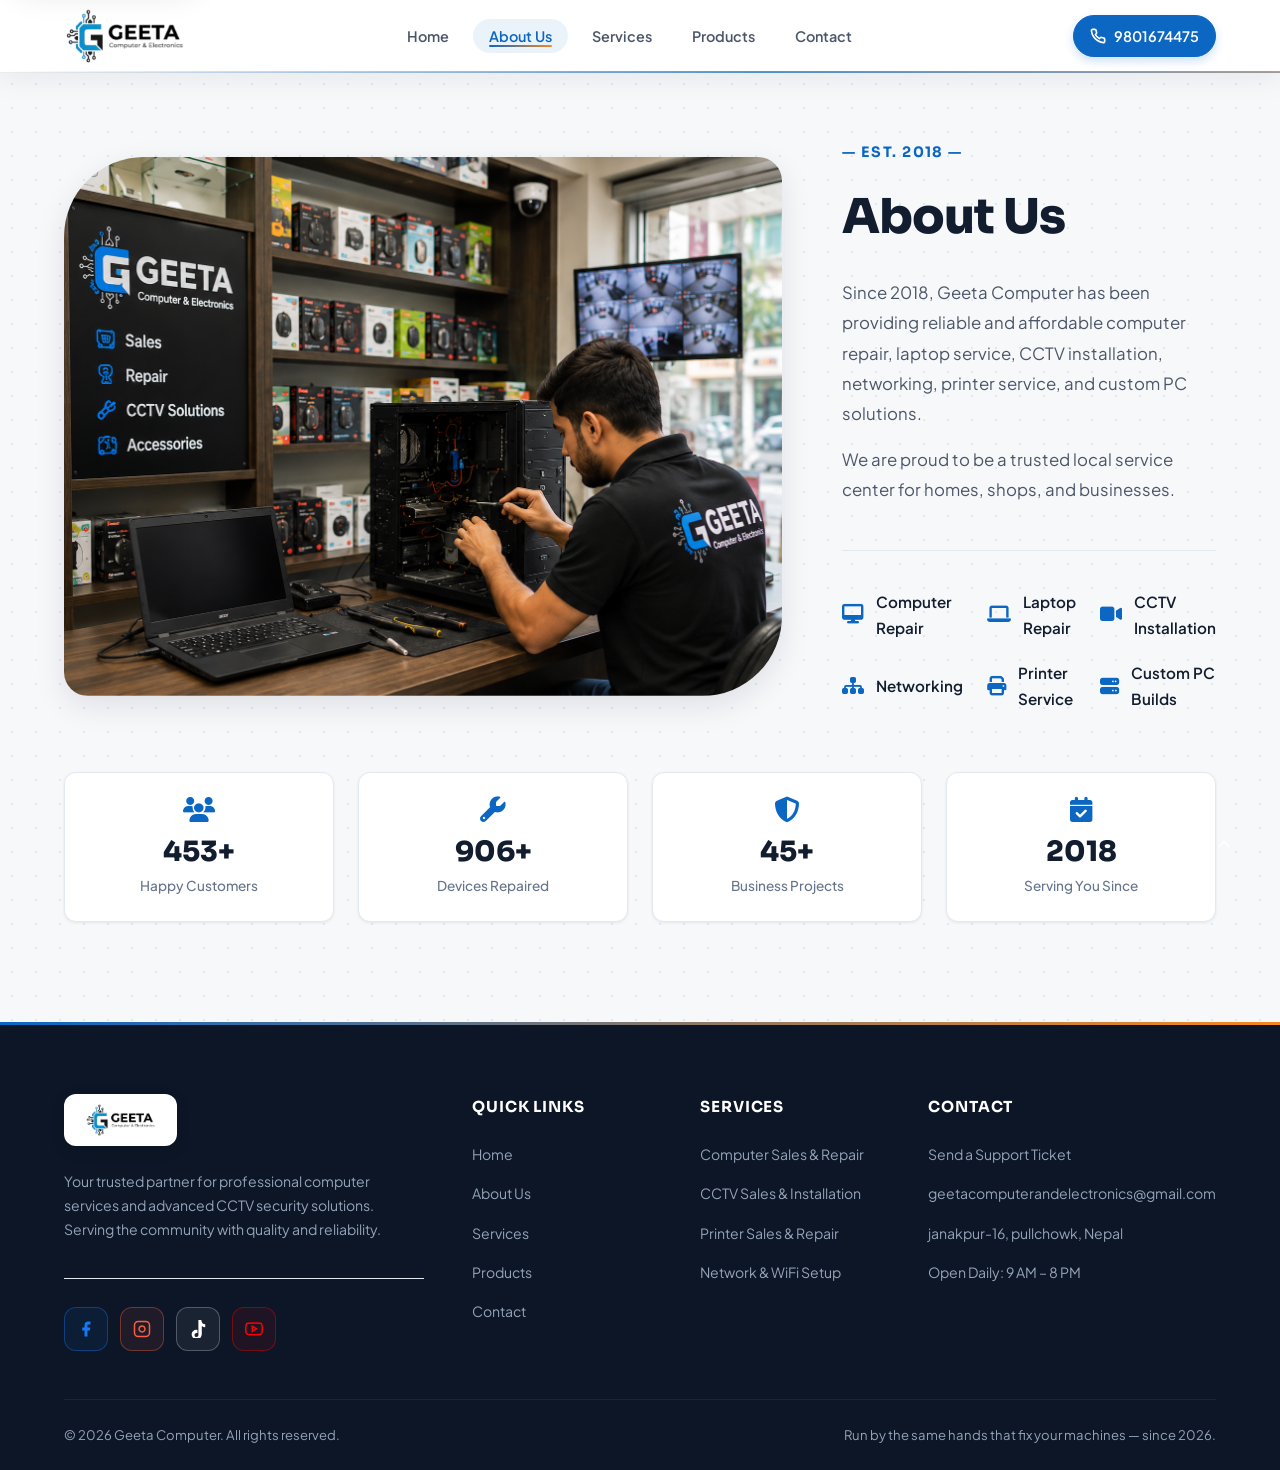
==== commit 863f178c: "fix: seperate the pages" ====
--- a/about.html
+++ b/about.html
@@ -17,24 +17,25 @@
     <meta property="og:description"
         content="Your one-stop solution for computer repair, CCTV installation, and premium security products.">
     <meta property="og:type" content="website">
-    <meta property="og:image" content="images/logo.png">
-    <meta property="og:locale" content="en_IN">
+    <meta property="og:url" content="https://geetacomputer.com.np/about">
+    <meta property="og:image" content="https://geetacomputer.com.np/images/logo.png">
+    <meta property="og:locale" content="en_NP">
 
     <!-- Twitter -->
     <meta name="twitter:card" content="summary_large_image">
     <meta name="twitter:title" content="Geeta Computer — Computer & CCTV Services">
     <meta name="twitter:description"
-        content="Computer repair, CCTV installation, and premium security products in Tumakuru.">
-    <meta name="twitter:image" content="images/logo.png">
+        content="Computer repair, CCTV installation, and premium security products in Janakpur, Nepal.">
+    <meta name="twitter:image" content="https://geetacomputer.com.np/images/logo.png">
 
     <!-- Favicon / Site Icon -->
-    <link rel="shortcut icon" href="favicon.ico" type="image/x-icon">
-    <link rel="icon" type="image/png" sizes="16x16" href="images/logo_mark.png">
-    <link rel="icon" type="image/png" sizes="32x32" href="images/logo_mark.png">
-    <link rel="icon" type="image/png" sizes="48x48" href="images/logo_mark.png">
-    <link rel="icon" type="image/png" sizes="96x96" href="images/logo_mark.png">
-    <link rel="icon" type="image/png" sizes="192x192" href="images/logo_mark.png">
-    <link rel="apple-touch-icon" sizes="180x180" href="images/logo_mark.png">
+    <link rel="shortcut icon" href="/favicon.ico" type="image/x-icon">
+    <link rel="icon" type="image/png" sizes="16x16" href="/images/logo_mark.png">
+    <link rel="icon" type="image/png" sizes="32x32" href="/images/logo_mark.png">
+    <link rel="icon" type="image/png" sizes="48x48" href="/images/logo_mark.png">
+    <link rel="icon" type="image/png" sizes="96x96" href="/images/logo_mark.png">
+    <link rel="icon" type="image/png" sizes="192x192" href="/images/logo_mark.png">
+    <link rel="apple-touch-icon" sizes="180x180" href="/images/logo_mark.png">
 
     <!-- Fonts -->
     <link rel="preconnect" href="https://fonts.googleapis.com">
@@ -243,4 +244,4 @@
     <script src="js/about.js" defer></script>
 </body>
 
-</html>
+</html>
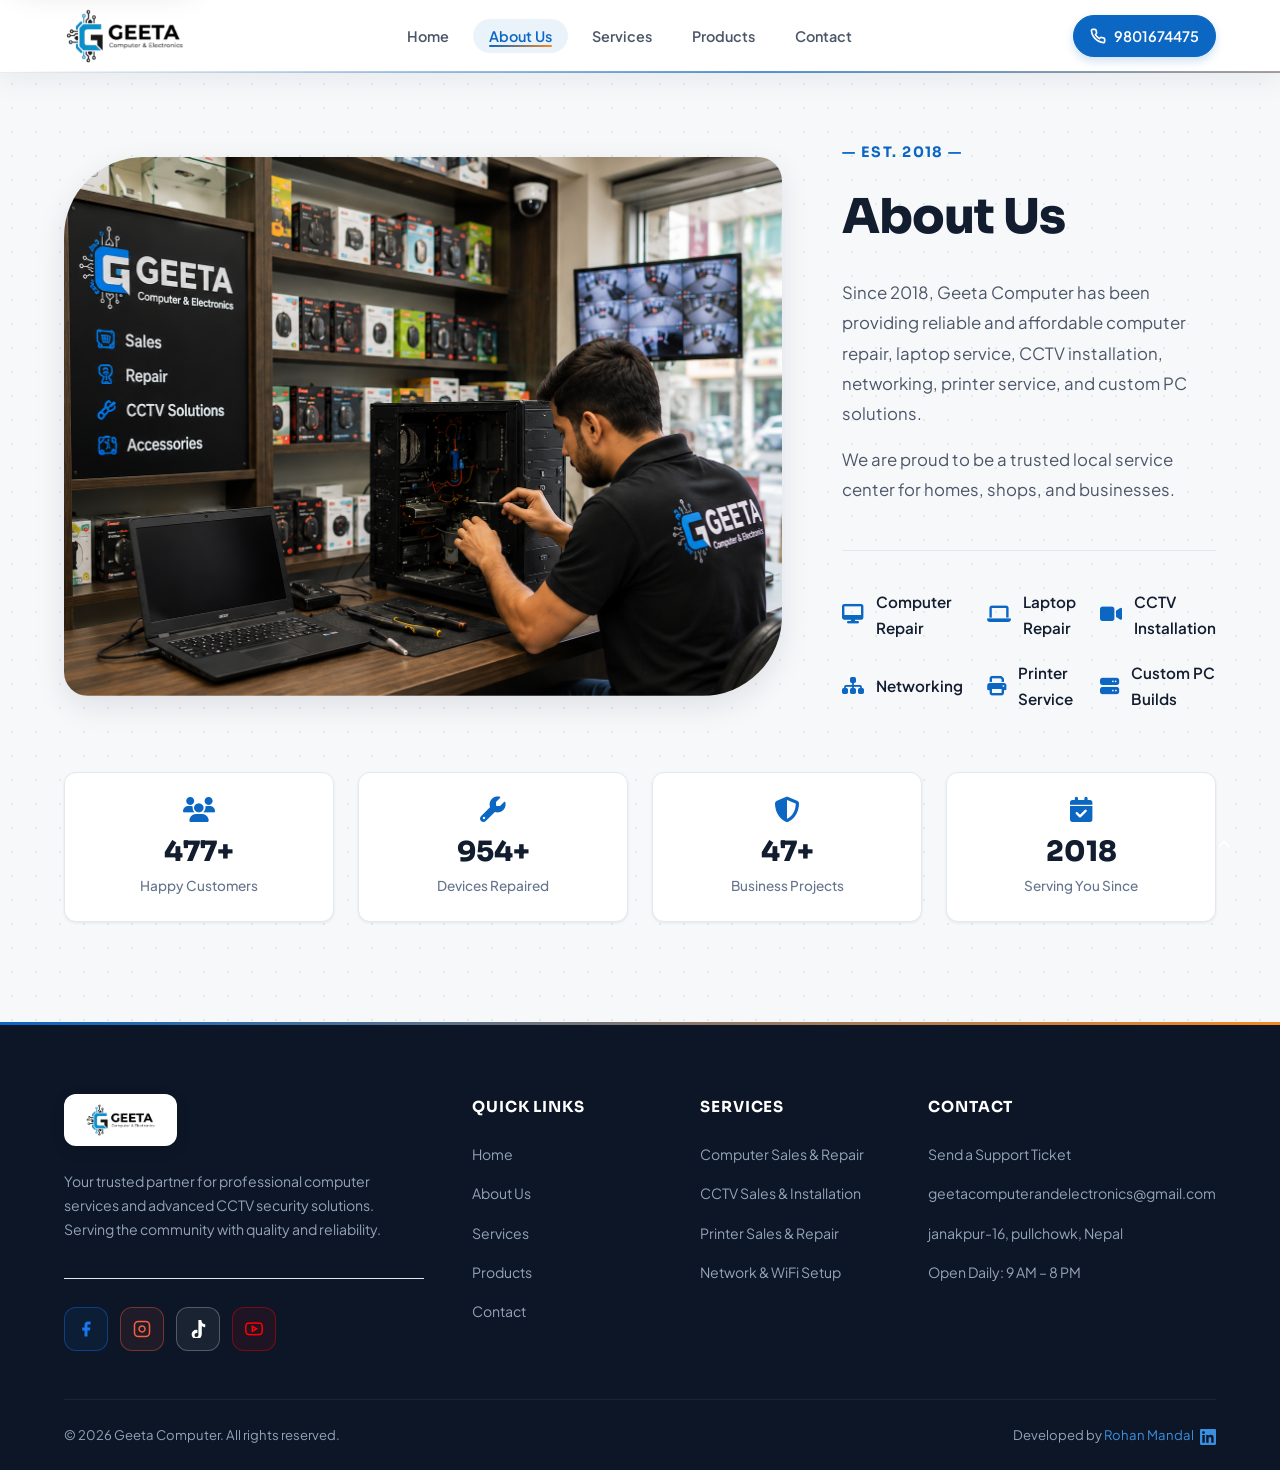
==== commit a133549f: "add developer details" ====
--- a/about.html
+++ b/about.html
@@ -218,7 +218,7 @@
             </div>
             <div class="footer-bottom">
                 <p>&copy; 2026 Geeta Computer. All rights reserved.</p>
-                <p>Run by the same hands that fix your machines — since 2026.</p>
+                <p>Developed by <a href="https://www.linkedin.com/in/rohanmdl/" target="_blank" rel="noopener noreferrer">Rohan Mandal</a> <a href="https://www.linkedin.com/in/rohanmdl/" target="_blank" rel="noopener noreferrer" aria-label="LinkedIn Profile" style="display:inline-flex;align-items:center;vertical-align:middle;margin-left:4px;"><svg xmlns="http://www.w3.org/2000/svg" width="16" height="16" viewBox="0 0 24 24" fill="currentColor"><path d="M20.447 20.452h-3.554v-5.569c0-1.328-.027-3.037-1.852-3.037-1.853 0-2.136 1.445-2.136 2.939v5.667H9.351V9h3.414v1.561h.046c.477-.9 1.637-1.85 3.37-1.85 3.601 0 4.267 2.37 4.267 5.455v6.286zM5.337 7.433a2.062 2.062 0 0 1-2.063-2.065 2.064 2.064 0 1 1 2.063 2.065zm1.782 13.019H3.555V9h3.564v11.452zM22.225 0H1.771C.792 0 0 .774 0 1.729v20.542C0 23.227.792 24 1.771 24h20.451C23.2 24 24 23.227 24 22.271V1.729C24 .774 23.2 0 22.222 0h.003z"/></svg></a></p>
             </div>
         </div>
     </footer>
